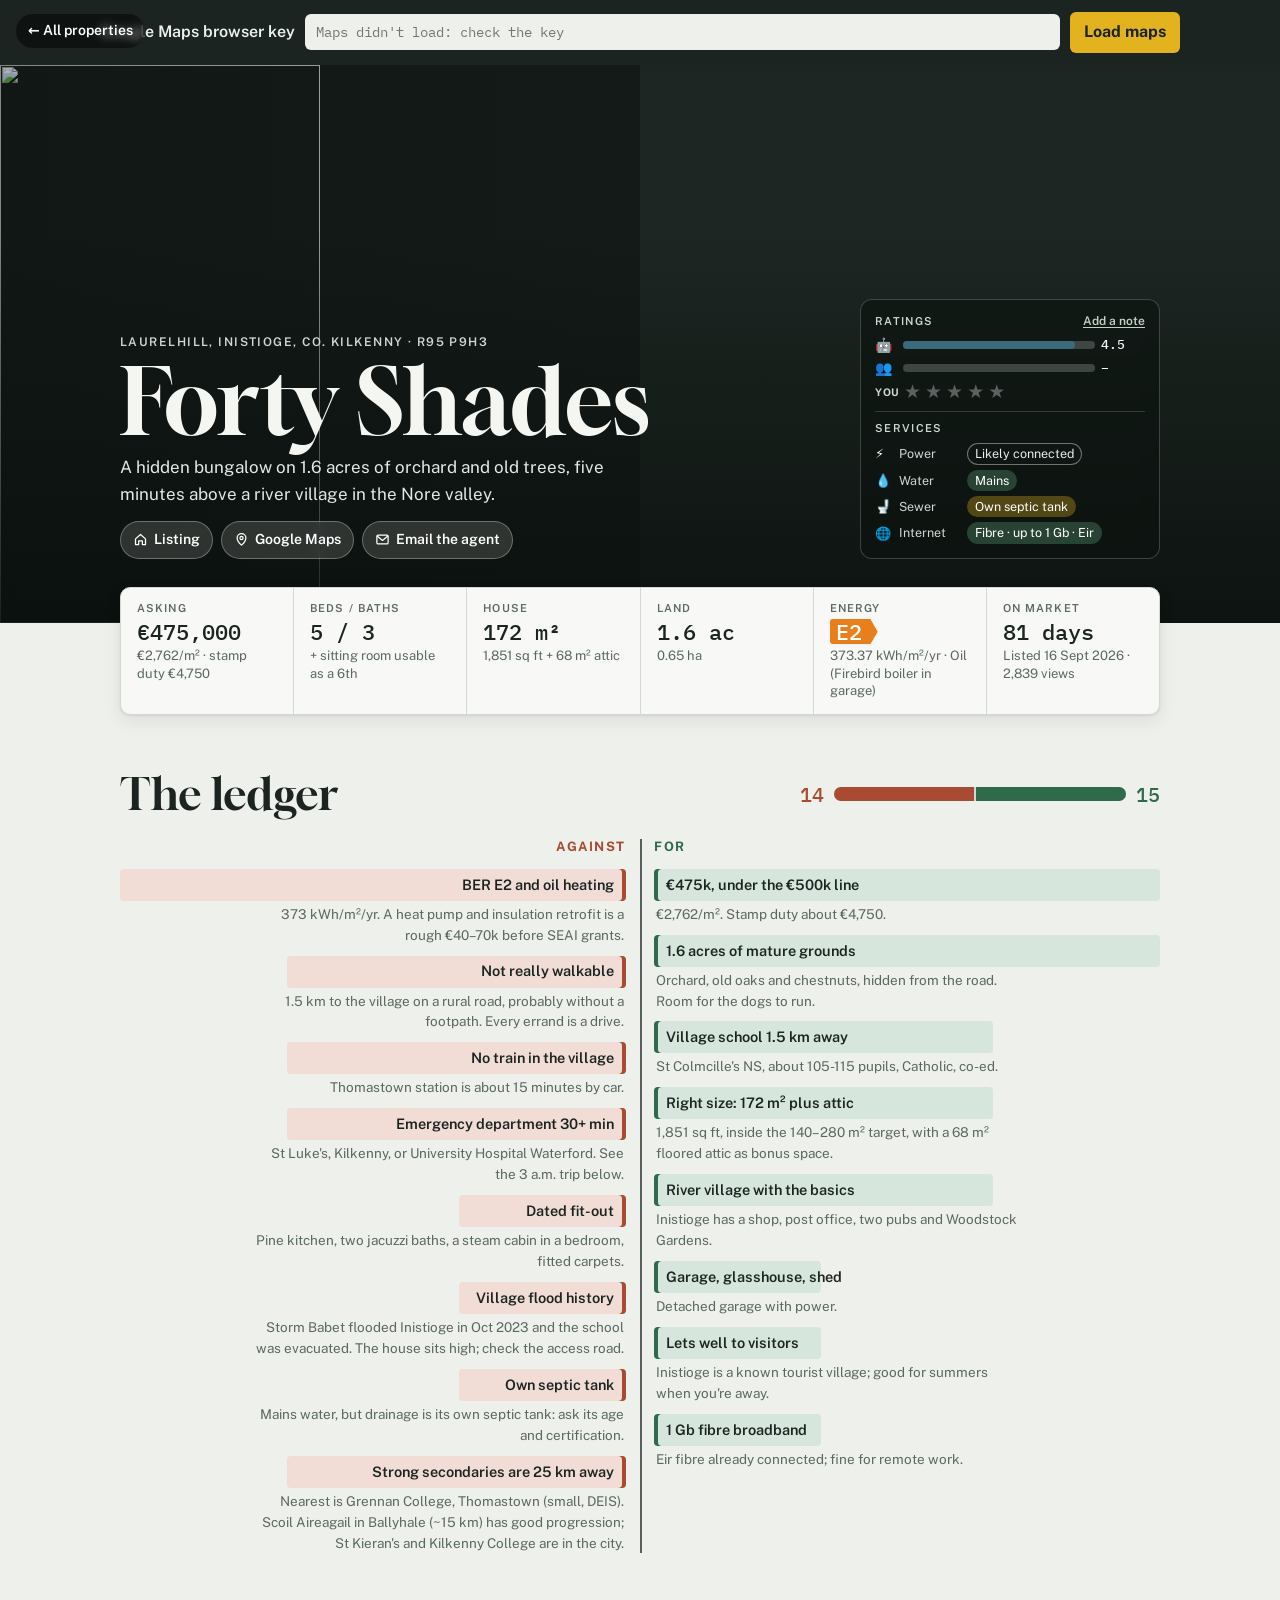
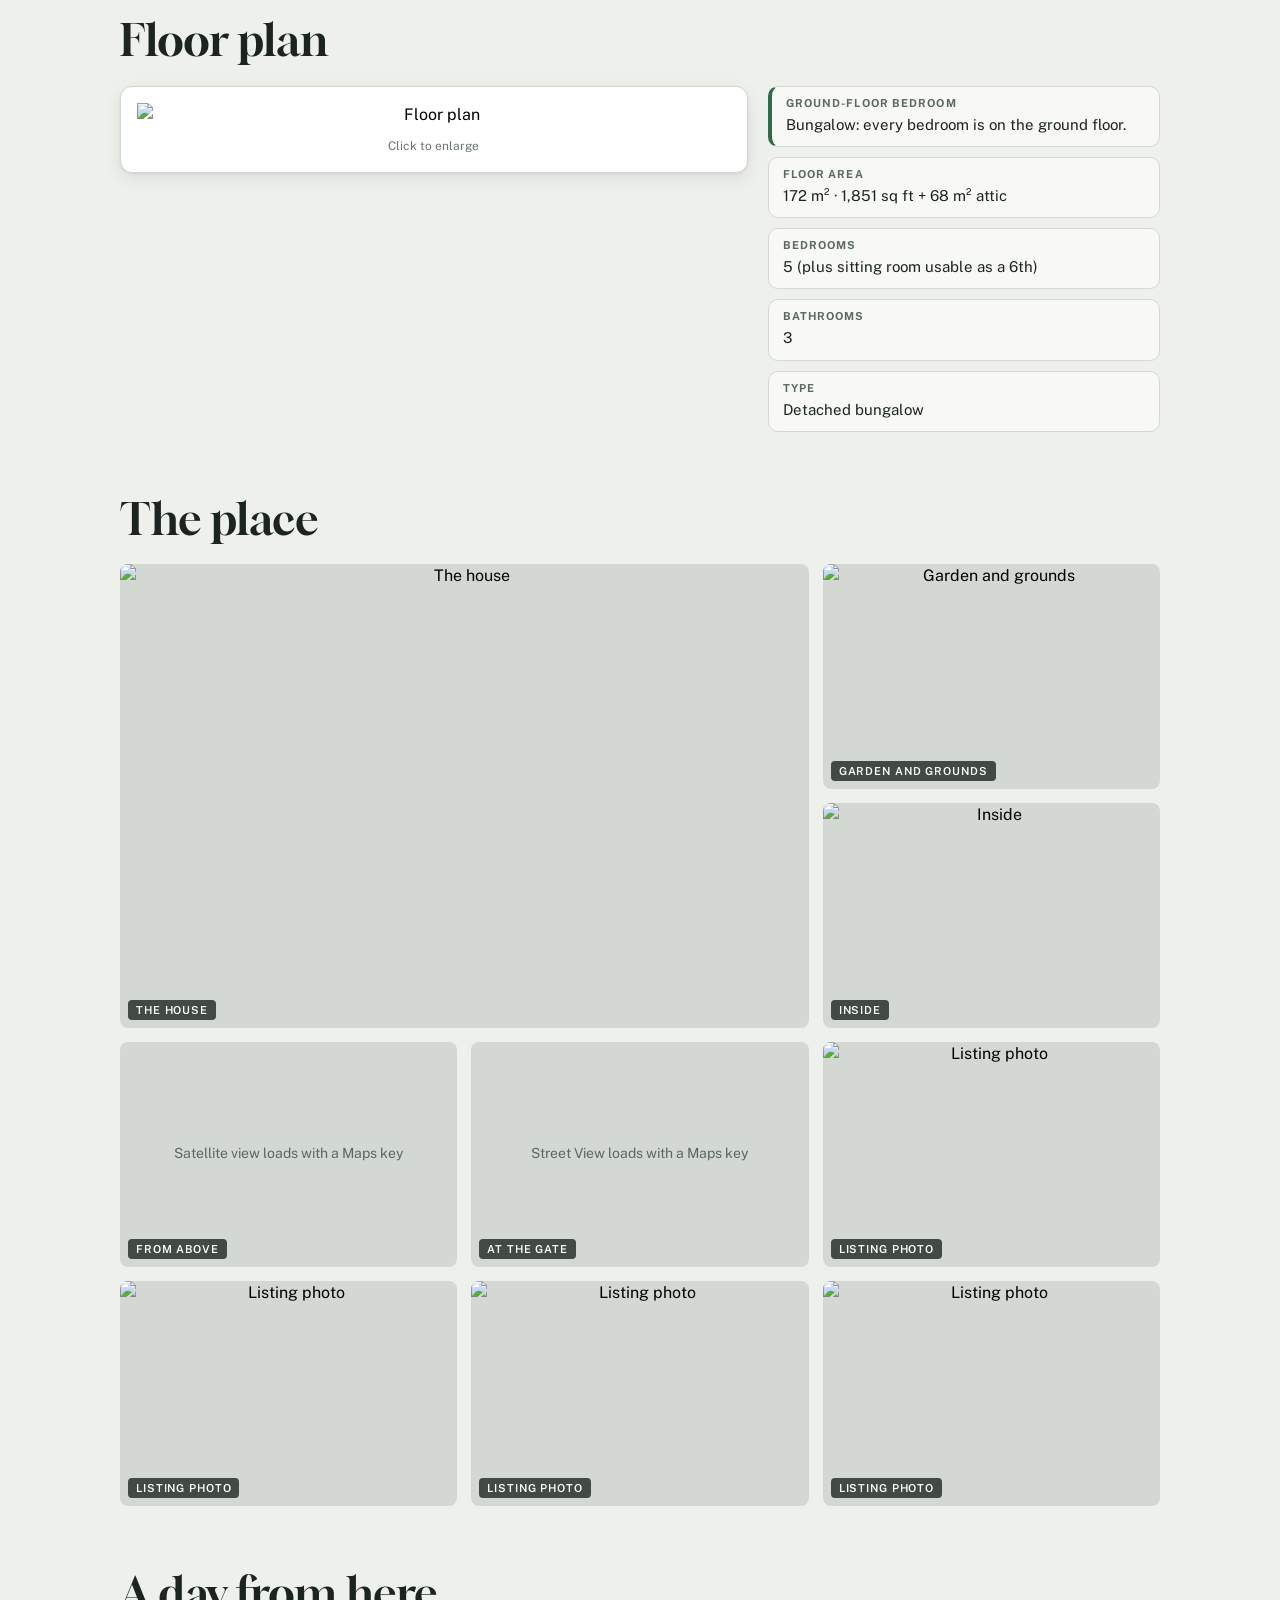
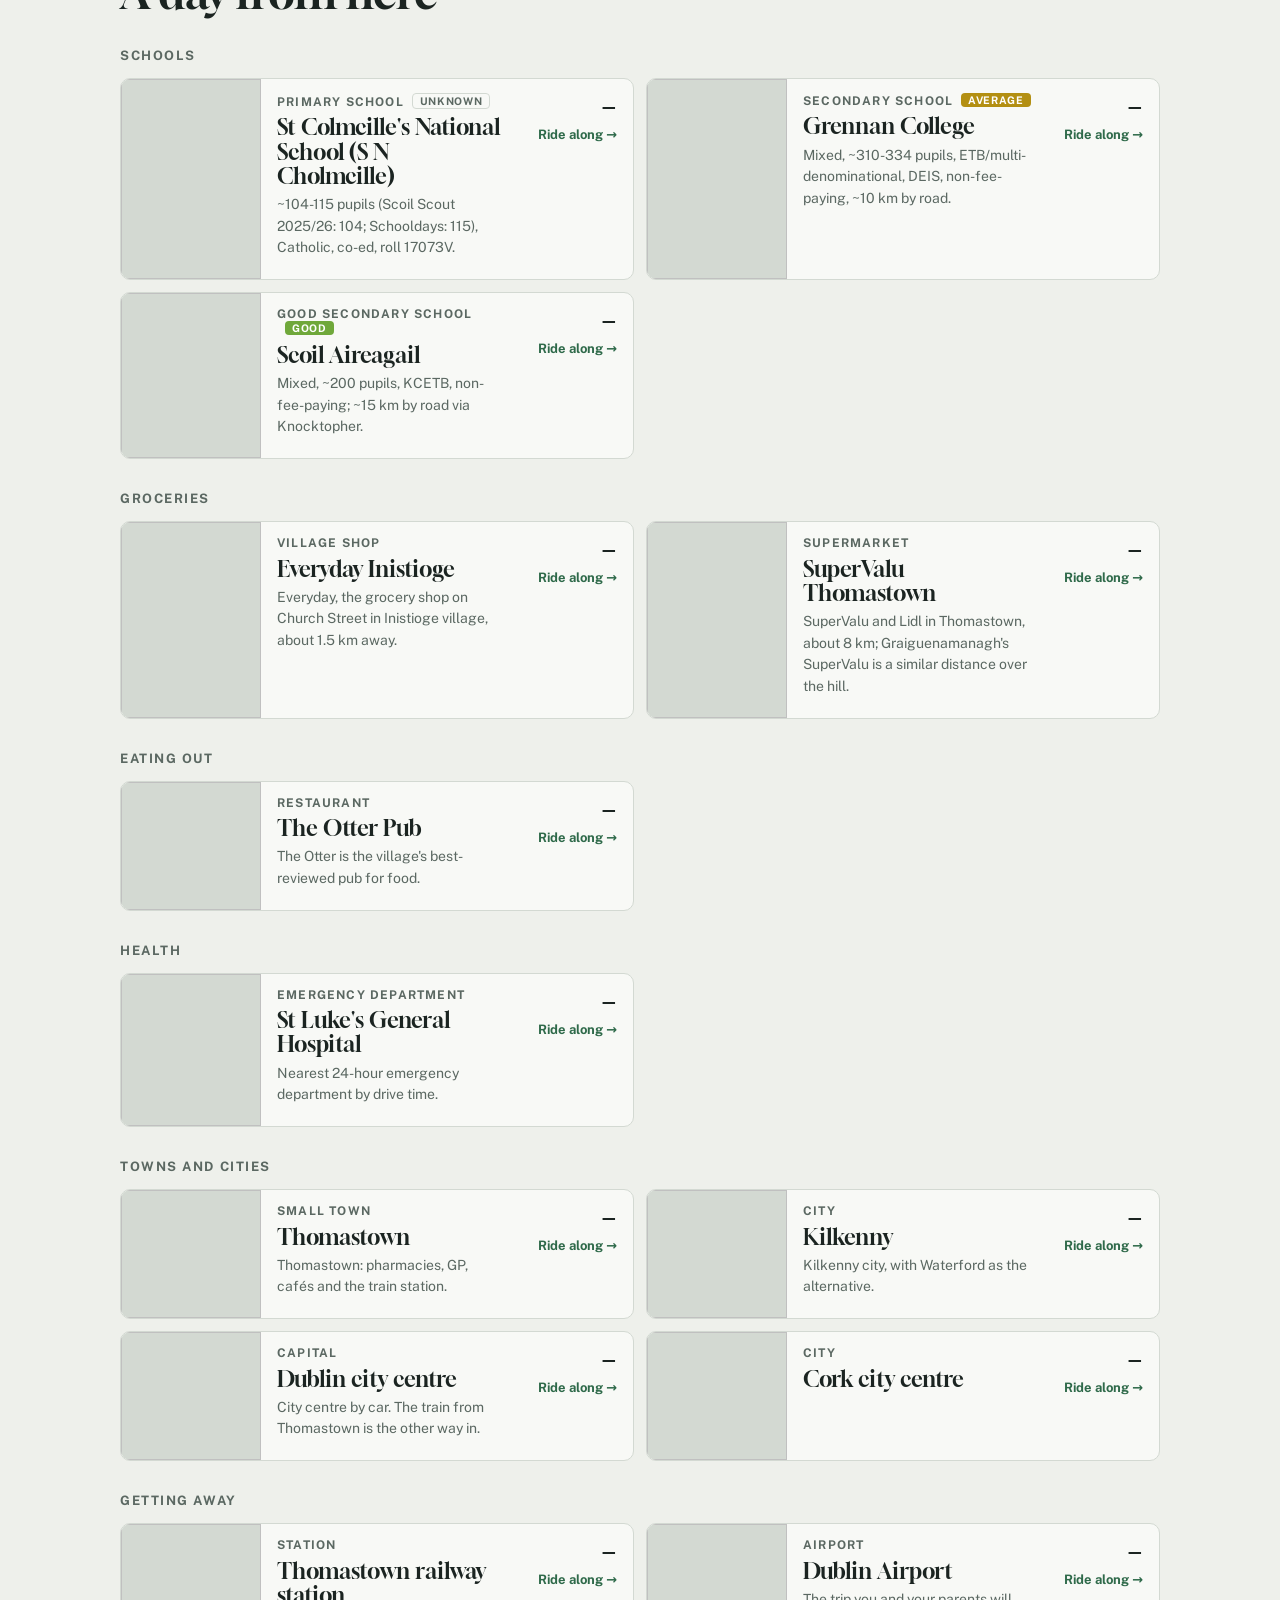
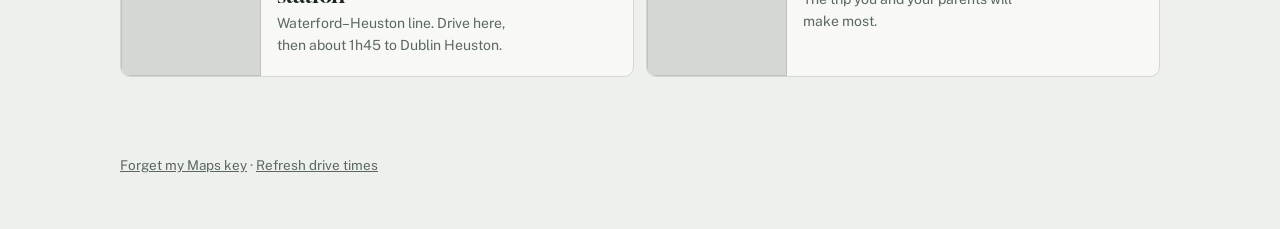
==== property.html @ 74d3bfd2 "NEW pin tag: use ::before so it doesn't replace the pin's pointer Co-Authored-By: Claude Opus 5.5 <n" ====
<!doctype html>
<html lang="en">
<head>
<meta charset="utf-8">
<meta name="viewport" content="width=device-width,initial-scale=1,viewport-fit=cover">
<title>House</title>
<meta name="robots" content="noindex,nofollow">
<link rel="icon" href="favicon.svg" type="image/svg+xml">
<link rel="manifest" href="manifest.webmanifest">
<link rel="apple-touch-icon" href="icon-192.png">
<link rel="preconnect" href="https://fonts.googleapis.com">
<link rel="preconnect" href="https://fonts.gstatic.com" crossorigin>
<link rel="stylesheet" href="https://fonts.googleapis.com/css2?family=Gloock&family=Public+Sans:ital,wght@0,400;0,500;0,600;0,700;1,400&family=IBM+Plex+Mono:wght@400;500&display=swap">
<link rel="stylesheet" href="style.css?v=20261005151516">
</head>
<body>

<div id="keybar" class="keybar" hidden>
  <form id="keyform" class="keybar-inner">
    <label for="keyinput">Google Maps browser key</label>
    <input id="keyinput" type="password" autocomplete="off" placeholder="AIza…" spellcheck="false">
    <button type="submit">Load maps</button>
  </form>
</div>

<a class="backlink" href="./">← All properties</a>
<header class="hero" id="hero">
  <img class="hero-img" id="heroimg" alt="">
  <div class="hero-map" id="heromap" aria-hidden="true"></div>
  <div class="hero-text">
    <div class="hero-main">
      <p class="eyebrow" id="addr"></p>
      <h1 id="name"></h1>
      <p class="tagline" id="tagline"></p>
      <div class="hero-links">
        <a id="listinglink" target="_blank" rel="noopener"><svg class="hl-ico" viewBox="0 0 24 24" aria-hidden="true"><path d="M4 11 12 4l8 7v9h-5v-6H9v6H4z"/></svg>Listing</a>
        <a id="gmapslink" target="_blank" rel="noopener"><svg class="hl-ico" viewBox="0 0 24 24" aria-hidden="true"><path d="M12 21s-7-6.2-7-11.5A7 7 0 0 1 19 9.5C19 14.8 12 21 12 21z"/><circle cx="12" cy="9.5" r="2.5"/></svg>Google Maps</a>
        <a id="maillink" href="#"><svg class="hl-ico" viewBox="0 0 24 24" aria-hidden="true"><rect x="3" y="5" width="18" height="14" rx="2"/><path d="m3.5 6.5 8.5 7 8.5-7"/></svg>Email the agent</a>
      </div>
    </div>
    <aside class="hero-panel" aria-label="Ratings and services">
      <section class="hp-sec">
        <div class="hp-head"><p class="hp-label">Ratings</p><button type="button" class="hp-link" id="hp-note">Add a note</button></div>
        <div id="hero-scores"></div>
      </section>
      <section class="hp-sec">
        <p class="hp-label">Services</p>
        <div id="hero-services" class="svc"></div>
      </section>
    </aside>
  </div>
</header>

<main class="wrap">

  <section class="stats" id="stats" aria-label="Key facts"></section>

  <section class="block" aria-labelledby="ledger-h">
    <div class="block-head ledger-head">
      <h2 id="ledger-h">The ledger</h2>
      <div class="balance" id="balance" aria-label="Weighted pros against cons"></div>
    </div>
    <div class="ledger" id="ledger"></div>
  </section>

  <section class="block" aria-labelledby="plan-h">
    <div class="block-head"><h2 id="plan-h">Floor plan</h2></div>
    <div class="plan" id="plan"></div>
  </section>

  <section class="block" aria-labelledby="gallery-h">
    <div class="block-head"><h2 id="gallery-h">The place</h2></div>
    <div class="slots" id="slots"></div>
  </section>

  <section class="block" aria-labelledby="day-h">
    <div class="block-head"><h2 id="day-h">A day from here</h2></div>
    <div id="trips"></div>
  </section>

</main>

<footer class="foot wrap">
  <p><button type="button" id="forgetkey" class="linkish">Forget my Maps key</button> · <button type="button" id="clearcache" class="linkish">Refresh drive times</button></p>
</footer>

<dialog id="maildlg" class="maildlg" aria-labelledby="md-title">
  <div class="md-head">
    <div>
      <p class="eyebrow">Email the agent</p>
      <h2 id="md-title"></h2>
    </div>
    <button type="button" class="pl-close" id="md-close" aria-label="Close">✕</button>
  </div>
  <div class="md-body">
    <dl class="md-agent" id="md-agent"></dl>
    <div class="md-field">
      <div class="md-label"><span>Subject</span><button type="button" class="md-copy" data-copy="md-subject">Copy</button></div>
      <input id="md-subject" readonly>
    </div>
    <div class="md-field">
      <div class="md-label"><span>Message</span><button type="button" class="md-copy" data-copy="md-text">Copy</button></div>
      <textarea id="md-text" rows="14"></textarea>
    </div>
    <div class="md-actions">
      <a class="md-btn md-primary" id="md-gmail" target="_blank" rel="noopener">Open in Gmail</a>
      <a class="md-btn" id="md-mailto">Open mail app</a>
      <a class="md-btn" id="md-listing" target="_blank" rel="noopener">Contact form on the listing</a>
    </div>
    <p class="md-hint">Edit the message here first if you like; the buttons send what's in the box.</p>
  </div>
</dialog>

<dialog id="lightbox" class="lightbox" aria-label="Photo">
  <button type="button" class="lb-close" id="lb-close" aria-label="Close">✕</button>
  <button type="button" class="lb-nav lb-prev" id="lb-prev" aria-label="Previous photo">‹</button>
  <figure><img id="lb-img" alt=""><figcaption id="lb-cap"></figcaption></figure>
  <button type="button" class="lb-nav lb-next" id="lb-next" aria-label="Next photo">›</button>
</dialog>

<dialog id="player" class="player" aria-labelledby="pl-title">
  <div class="pl-top">
    <div>
      <p class="eyebrow" id="pl-kind"></p>
      <h2 id="pl-title"></h2>
    </div>
    <button type="button" class="pl-close" id="pl-close" aria-label="Close">✕</button>
  </div>

  <div class="pl-body">
    <div class="pl-stage" id="pl-stage">
      <img id="pl-a" alt="" class="frame on">
      <img id="pl-b" alt="" class="frame">
      <div class="pl-gap" id="pl-gap" hidden>No Street View on this stretch</div>
      <div class="pl-buffer" id="pl-buffer" hidden></div>
      <div class="pl-hud">
        <span class="hud-clock" id="pl-clock">0:00</span>
        <span class="roadsign" id="pl-sign"><b id="pl-signname"></b><i id="pl-signkm"></i></span>
      </div>
      <div class="pl-arrive" id="pl-arrive" hidden>
        <img id="pl-destimg" alt="">
        <div>
          <p class="eyebrow">Arrived</p>
          <p class="arrive-name" id="pl-destname"></p>
          <p class="arrive-meta" id="pl-destmeta"></p>
          <p class="credit" id="pl-destcredit"></p>
        </div>
      </div>
      <div class="pl-loading" id="pl-loading">Plotting the route…</div>
    </div>

    <aside class="pl-side">
      <div id="pl-map" class="pl-map"></div>
      <dl class="pl-readout">
        <div><dt>Trip</dt><dd id="pl-elapsed">–</dd></div>
        <div><dt>To go</dt><dd id="pl-left">–</dd></div>
        <div><dt>Distance</dt><dd id="pl-dist">–</dd></div>
      </dl>
      <p class="pl-note" id="pl-note"></p>
    </aside>
  </div>

  <div class="pl-controls">
    <button type="button" id="pl-play" class="playbtn" aria-label="Play">▶</button>
    <input type="range" id="pl-scrub" min="0" max="1000" value="0" aria-label="Position along the trip">
    <div class="dial" id="pl-dial" role="radiogroup" aria-label="Playback speed"></div>
  </div>
</dialog>

<script src="config.js?v=20261005151516"></script>
<script src="ratings.js?v=20261005151516"></script>
<script src="app.js?v=20261005151516"></script>
</body>
</html>
---- style.css ----
/* Layout: one reading column; hero photo; Irish-road-sign trip cards on a timeline rail. */
:root {
  --river: #3b6a7a;
  --bg: #eef0eb;          /* limestone */
  --panel: #f8f9f6;
  --ink: #1b2421;
  --muted: #5b6862;
  --line: #d3d9d2;
  --moss: #2f6a4a;        /* pros, national-road green */
  --moss-soft: #d6e6dc;
  --rust: #a94a32;        /* cons */
  --rust-soft: #f1ddd5;
  --gorse: #e3b21f;       /* route numbers, highlights */
  --sign: #0b6b3a;        /* Irish N-road sign green */
  --sign-ink: #ffffff;
  --shadow: 0 1px 2px rgba(20,30,25,.08), 0 6px 18px rgba(20,30,25,.08);
  --f-display: "Gloock", "Georgia", serif;
  --f-body: "Public Sans", system-ui, -apple-system, "Segoe UI", sans-serif;
  --f-mono: "IBM Plex Mono", ui-monospace, "SFMono-Regular", Menlo, monospace;
  color-scheme: light;
}
@media (prefers-color-scheme: dark) {
  :root:not([data-theme="light"]) {
    --bg: #121715; --panel: #1a211e; --ink: #e6ebe7; --muted: #9aa8a1; --line: #2c3632;
    --moss: #6fbf8e; --moss-soft: #1f3a2b; --rust: #e0866b; --rust-soft: #3d241c;
    --gorse: #f0c443; --sign: #0e7a43; --sign-ink: #ffffff;
    --shadow: 0 1px 2px rgba(0,0,0,.4), 0 6px 18px rgba(0,0,0,.35);
    color-scheme: dark;
  }
}
:root[data-theme="dark"] {
  --bg: #121715; --panel: #1a211e; --ink: #e6ebe7; --muted: #9aa8a1; --line: #2c3632;
  --moss: #6fbf8e; --moss-soft: #1f3a2b; --rust: #e0866b; --rust-soft: #3d241c;
  --gorse: #f0c443; --sign: #0e7a43; --sign-ink: #ffffff;
  --shadow: 0 1px 2px rgba(0,0,0,.4), 0 6px 18px rgba(0,0,0,.35);
  color-scheme: dark;
}

* { box-sizing: border-box; }
[hidden] { display: none !important; }
html, body { margin: 0; }
body {
  background: var(--bg); color: var(--ink);
  font: 16px/1.55 var(--f-body);
  padding-bottom: env(safe-area-inset-bottom, 0px);
}
img { max-width: 100%; display: block; }
a { color: inherit; }
h1, h2, h3 { font-family: var(--f-display); font-weight: 400; text-wrap: balance; margin: 0; }
.wrap { max-width: 1080px; margin: 0 auto; padding-inline: 20px; }
.eyebrow { font: 600 12px/1.2 var(--f-body); letter-spacing: .12em; text-transform: uppercase; color: var(--muted); margin: 0; }
.sub { color: var(--muted); margin: 6px 0 0; max-width: 62ch; }
button { font: inherit; cursor: pointer; }
:focus-visible { outline: 3px solid var(--gorse); outline-offset: 2px; }

/* key bar */
.keybar { background: var(--ink); color: var(--bg); padding: 12px 20px; padding-top: calc(12px + env(safe-area-inset-top, 0px)); }
.keybar-inner { max-width: 1080px; margin: 0 auto; display: flex; flex-wrap: wrap; gap: 10px; align-items: center; }
.keybar label { font-weight: 600; }
.keybar input { flex: 1 1 240px; min-width: 0; padding: 8px 10px; border-radius: 6px; border: 1px solid transparent; font: 14px var(--f-mono); background: var(--bg); color: var(--ink); }
.keybar button { padding: 8px 14px; border-radius: 6px; border: 0; background: var(--gorse); color: #1b2421; font-weight: 700; }
.keybar-hint { font-size: 13px; opacity: .75; }

/* hero */
.hero { position: relative; min-height: 340px; max-height: 620px; height: 62vh; overflow: hidden; background: #141a17; }
.hero-img { width: 100%; height: 100%; object-fit: cover; opacity: .9; }
.hero::after { content: ""; position: absolute; inset: 0; background: linear-gradient(180deg, rgba(10,16,13,0) 35%, rgba(10,16,13,.82) 100%); }
.hero-text { position: absolute; z-index: 1; left: 0; right: 0; bottom: 0; max-width: 1080px; margin: 0 auto; padding: 0 20px 64px; color: #f4f6f2; }
.hero-text .eyebrow { color: #cfd8d2; }
.hero h1 { font-size: clamp(44px, 8vw, 92px); line-height: .95; margin: 8px 0 10px; }
.tagline { max-width: 52ch; margin: 0 0 14px; font-size: 17px; color: #e3e9e5; }
.hero-links { display: flex; flex-wrap: wrap; gap: 8px; }
.hero-links a { text-decoration: none; font-weight: 600; font-size: 14px; padding: 7px 12px; border-radius: 999px; background: rgba(255,255,255,.14); border: 1px solid rgba(255,255,255,.3); color: #fff; backdrop-filter: blur(4px); }
.hero-links a:hover { background: rgba(255,255,255,.26); }

/* stats */
.stats { display: grid; grid-template-columns: repeat(auto-fit, minmax(150px, 1fr)); gap: 1px; background: var(--line); border: 1px solid var(--line); border-radius: 10px; overflow: hidden; margin: -36px 0 0; position: relative; z-index: 2; box-shadow: var(--shadow); }
.stat { background: var(--panel); padding: 14px 16px; min-width: 0; margin: 0; }
.stat dt { font: 600 11px/1.2 var(--f-body); letter-spacing: .1em; text-transform: uppercase; color: var(--muted); }
.stat dd { margin: 4px 0 0; font: 500 22px/1.15 var(--f-mono); font-variant-numeric: tabular-nums; }
.stat .usd { color: var(--ink); font-family: var(--f-mono); font-size: 14px; }
.stat .usd:empty { display: none; }
.stat small { display: block; font: 13px/1.35 var(--f-body); color: var(--muted); margin-top: 3px; }
.ber { display: inline-block; padding: 0 8px 0 6px; color: #fff; border-radius: 3px 0 0 3px; clip-path: polygon(0 0, 85% 0, 100% 50%, 85% 100%, 0 100%); padding-right: 16px; background: #e97f1c; }

/* blocks */
.block { padding-block: 56px 8px; }
.block-head { margin-bottom: 22px; }
.block h2 { font-size: clamp(30px, 4.4vw, 44px); line-height: 1.05; }

/* ledger: diverging weighted bars */
.ledger { display: grid; grid-template-columns: 1fr 1fr; gap: 0 28px; position: relative; }
.ledger::before { content: ""; position: absolute; left: 50%; top: 0; bottom: 0; width: 2px; background: var(--ink); opacity: .7; }
.l-col { display: flex; flex-direction: column; gap: 10px; min-width: 0; }
.l-col h3 { font: 700 13px/1.2 var(--f-body); letter-spacing: .12em; text-transform: uppercase; margin-bottom: 4px; }
.l-cons h3 { text-align: right; color: var(--rust); }
.l-pros h3 { color: var(--moss); }
.l-item { min-width: 0; }
.l-bar { position: relative; width: 100%; min-height: 32px; display: flex; align-items: center; padding: 5px 12px; font-weight: 600; font-size: 14.5px; line-height: 1.25; }
.l-bar::before { content: ""; position: absolute; top: 0; bottom: 0; width: var(--w); border-radius: 4px; }
.l-bar span { position: relative; }
.l-cons .l-item { display: flex; flex-direction: column; align-items: flex-end; text-align: right; }
.l-pros .l-bar::before { left: 0; background: var(--moss-soft); box-shadow: inset 4px 0 0 var(--moss); }
.l-cons .l-bar { justify-content: flex-end; }
.l-cons .l-bar::before { right: 0; background: var(--rust-soft); box-shadow: inset -4px 0 0 var(--rust); }
.l-detail { font-size: 13.5px; color: var(--muted); margin: 3px 2px 0; max-width: 46ch; }
.ledger-score { margin: 22px 0 0; font-size: 15px; color: var(--muted); }
.ledger-score b { color: var(--ink); font-family: var(--f-mono); font-weight: 500; }
@media (max-width: 680px) {
  .ledger { grid-template-columns: 1fr; gap: 26px; }
  .ledger::before { display: none; }
  .l-cons h3 { text-align: left; }
  .l-cons .l-item { align-items: flex-start; text-align: left; }
  .l-cons .l-bar { justify-content: flex-start; }
  .l-cons .l-bar::before { right: auto; left: 0; box-shadow: inset 4px 0 0 var(--rust); }
}

/* gallery */
.gallery { display: grid; grid-template-columns: repeat(6, minmax(0, 1fr)); gap: 12px; }
.gallery > *, .g-photos > * { min-width: 0; }
.g-photos { grid-column: 1 / -1; display: grid; grid-template-columns: minmax(0,2fr) repeat(3, minmax(0,1fr)); gap: 12px; min-width: 0; }
.g-photos img { width: 100%; aspect-ratio: 3 / 2; object-fit: cover; border-radius: 8px; background: var(--line); }
.g-photos img:first-child { grid-row: span 1; }
.g-map { grid-column: span 3; margin: 0; }
.g-pano { grid-column: span 3; margin: 0; }
figcaption { font-size: 13px; color: var(--muted); margin-top: 6px; }
.mapbox { width: 100%; aspect-ratio: 4 / 3; border-radius: 8px; background: var(--line); overflow: hidden; max-width: 100%; }
.needs-key { display: grid; place-items: center; color: var(--muted); font-size: 14px; text-align: center; padding: 16px; }
@media (max-width: 760px) {
  .g-photos { grid-template-columns: repeat(2, minmax(0, 1fr)); }
  .g-photos img:first-child { grid-column: 1 / -1; }
  .g-map, .g-pano { grid-column: 1 / -1; }
}

/* timeline */
.group-h { font-family: var(--f-body); font-weight: 700; font-size: 13px; letter-spacing: .12em; text-transform: uppercase; color: var(--muted); margin: 30px 0 12px; }
.timeline { list-style: none; margin: 0; padding: 0; display: grid; grid-template-columns: repeat(auto-fill, minmax(min(100%, 480px), 1fr)); gap: 12px; }
.trip { display: block; }
.trip-time { font: 500 18px/1 var(--f-mono); font-variant-numeric: tabular-nums; padding-top: 18px; text-align: right; position: relative; }
.trip-time small { display: block; font: 600 11px/1.3 var(--f-body); letter-spacing: .08em; text-transform: uppercase; color: var(--muted); margin-top: 4px; }
.trip-card { height: 100%; display: grid; grid-template-columns: 140px minmax(0, 1fr) auto; gap: 0; background: var(--panel); border: 1px solid var(--line); border-radius: 10px; overflow: hidden; text-align: left; padding: 0; color: inherit; width: 100%; min-width: 0; transition: transform .15s ease, box-shadow .15s ease; }
.trip-card:hover { transform: translateY(-1px); box-shadow: var(--shadow); }
.trip-photo { width: 100%; height: 100%; min-height: 112px; object-fit: cover; background: var(--line); }
.trip-main { padding: 14px 16px; min-width: 0; display: flex; flex-direction: column; gap: 6px; }
.trip-label { font: 700 12px/1.2 var(--f-body); letter-spacing: .1em; text-transform: uppercase; color: var(--muted); }
.trip-dest { font-family: var(--f-display); font-size: 22px; line-height: 1.1; overflow-wrap: anywhere; }
.trip-note { font-size: 14px; color: var(--muted); margin: 0; }
.trip-alt { font-size: 13px; color: var(--muted); margin: 0; }
.trip-go { display: flex; flex-direction: column; justify-content: center; align-items: flex-end; gap: 8px; padding: 14px 16px; }
.mins { font: 500 26px/1 var(--f-mono); font-variant-numeric: tabular-nums; white-space: nowrap; }
.mins small { font: 600 12px var(--f-body); color: var(--muted); margin-left: 3px; }
.ride { font: 700 13px var(--f-body); color: var(--moss); white-space: nowrap; }
@media (max-width: 680px) {
  .trip-card { grid-template-columns: 110px 1fr; }
  .trip-go { grid-column: 1 / -1; flex-direction: row; justify-content: space-between; align-items: center; border-top: 1px solid var(--line); padding: 10px 16px; }
}

/* Irish road sign chip: green national sign, white text, distance in km */
.roadsign { display: inline-flex; align-items: center; gap: 10px; background: var(--sign); color: var(--sign-ink); border: 2px solid var(--sign-ink); outline: 2px solid var(--sign); border-radius: 5px; padding: 4px 10px; font: 600 14px/1.2 var(--f-body); max-width: 100%; align-self: flex-start; }
.roadsign b { font-weight: 600; overflow: hidden; text-overflow: ellipsis; white-space: nowrap; min-width: 0; }
.roadsign i { font-style: normal; font-family: var(--f-mono); color: var(--gorse); white-space: nowrap; }

.foot { padding-block: 56px 40px; color: var(--muted); font-size: 13.5px; }
.linkish { background: none; border: 0; padding: 0; color: var(--muted); text-decoration: underline; font-size: 13.5px; }

/* player */
.player { width: min(1180px, 100vw - 24px); max-height: calc(100vh - 24px); border: 0; border-radius: 14px; padding: 0; background: var(--panel); color: var(--ink); box-shadow: 0 20px 60px rgba(0,0,0,.45); overflow: auto; }
.player::backdrop { background: rgba(8,12,10,.72); }
.pl-top { display: flex; justify-content: space-between; align-items: flex-start; gap: 12px; padding: 16px 20px 12px; }
.pl-top h2 { font-size: clamp(22px, 3vw, 32px); line-height: 1.1; margin-top: 4px; }
.pl-close { border: 1px solid var(--line); background: var(--bg); color: var(--ink); border-radius: 999px; width: 38px; height: 38px; flex: none; }
.pl-body { display: grid; grid-template-columns: minmax(0, 1fr) 300px; gap: 16px; padding: 0 20px; }
.pl-stage { position: relative; aspect-ratio: 16 / 9; background: #0d1210; border-radius: 10px; overflow: hidden; max-width: 100%; }
.frame { position: absolute; inset: 0; width: 100%; height: 100%; object-fit: cover; opacity: 0; transition: opacity .14s linear; }
.frame.on { opacity: 1; }
.pl-gap { position: absolute; inset: auto 12px 56px 12px; text-align: center; color: #fff; background: rgba(0,0,0,.55); padding: 6px 10px; border-radius: 6px; font-size: 13px; }
.pl-buffer { position: absolute; left: 12px; bottom: 12px; color: #fff; background: rgba(0,0,0,.6); padding: 5px 10px; border-radius: 6px; font: 500 12.5px var(--f-mono); font-variant-numeric: tabular-nums; }
.pl-hud { position: absolute; left: 12px; right: 12px; top: 12px; display: flex; justify-content: space-between; align-items: flex-start; gap: 10px; pointer-events: none; }
.hud-clock { font: 500 20px/1 var(--f-mono); color: #fff; background: rgba(0,0,0,.55); padding: 7px 10px; border-radius: 6px; font-variant-numeric: tabular-nums; }
.pl-hud .roadsign { --sign-ink: #fff; }
.pl-arrive { position: absolute; inset: 0; display: grid; grid-template-columns: 1.2fr 1fr; background: rgba(10,14,12,.92); color: #f2f5f3; }
.pl-arrive img { width: 100%; height: 100%; object-fit: cover; }
.pl-arrive > div { padding: 22px; display: flex; flex-direction: column; justify-content: flex-end; gap: 6px; min-width: 0; }
.pl-arrive .eyebrow { color: #b9c6bf; }
.arrive-name { font-family: var(--f-display); font-size: clamp(22px, 3vw, 34px); line-height: 1.05; margin: 0; }
.arrive-meta { margin: 0; color: #d4ddd8; }
.credit { font-size: 11.5px; color: #9fb0a8; margin: 6px 0 0; }
.credit a { color: inherit; }
.pl-loading { position: absolute; inset: 0; display: grid; place-items: center; color: #dfe7e2; font-size: 15px; background: #0d1210; }
.pl-side { display: flex; flex-direction: column; gap: 12px; min-width: 0; }
.pl-map { width: 100%; aspect-ratio: 1 / 1; border-radius: 10px; background: var(--line); overflow: hidden; }
.pl-readout { display: grid; grid-template-columns: repeat(3, 1fr); gap: 8px; margin: 0; }
.pl-readout div { background: var(--bg); border-radius: 8px; padding: 8px 10px; }
.pl-readout dt { font: 600 10.5px var(--f-body); letter-spacing: .1em; text-transform: uppercase; color: var(--muted); }
.pl-readout dd { margin: 2px 0 0; font: 500 16px var(--f-mono); font-variant-numeric: tabular-nums; }
.pl-note { font-size: 13.5px; color: var(--muted); margin: 0; }
.pl-controls { display: grid; grid-template-columns: auto minmax(0, 1fr) auto; gap: 16px; align-items: center; padding: 16px 20px 20px; }
.playbtn { width: 52px; height: 52px; border-radius: 50%; border: 0; background: var(--sign); color: #fff; font-size: 20px; }
#pl-scrub { width: 100%; accent-color: var(--sign); }
@media (max-width: 820px) {
  .pl-body { grid-template-columns: 1fr; }
  .pl-map { aspect-ratio: 16 / 9; }
  .pl-controls { grid-template-columns: auto minmax(0, 1fr); }
  .dial { grid-column: 1 / -1; justify-self: center; }
  .pl-arrive { grid-template-columns: 1fr; grid-template-rows: 1fr auto; }
}

/* speed dial: a speedometer arc with detents */
.dial { position: relative; width: 210px; height: 118px; }
.dial svg { position: absolute; inset: 0; width: 100%; height: 100%; overflow: visible; }
.dial .arc { fill: none; stroke: var(--line); stroke-width: 10; stroke-linecap: round; }
.dial .arc-on { fill: none; stroke: var(--sign); stroke-width: 10; stroke-linecap: round; transition: stroke-dashoffset .25s ease; }
.dial .needle { stroke: var(--ink); stroke-width: 3; stroke-linecap: round; transition: transform .25s ease; transform-origin: 105px 100px; }
.dial .hub { fill: var(--ink); }
.dial button { position: absolute; transform: translate(-50%, -50%); border: 0; background: none; color: var(--muted); font: 600 12px var(--f-mono); padding: 4px; border-radius: 4px; }
.dial button[aria-checked="true"] { color: var(--ink); background: var(--gorse); color: #1b2421; }
.dial.locked { opacity: .45; }
.dial button:disabled { cursor: not-allowed; }
.dial .dial-label { position: absolute; left: 0; right: 0; bottom: -2px; text-align: center; font: 600 10.5px var(--f-body); letter-spacing: .1em; text-transform: uppercase; color: var(--muted); }

@media (prefers-reduced-motion: reduce) {
  * { transition: none !important; }
}

/* back link on property pages */
.backlink { position: absolute; z-index: 3; top: calc(14px + env(safe-area-inset-top, 0px)); left: 16px; text-decoration: none; font-weight: 600; font-size: 14px; color: #fff; background: rgba(0,0,0,.45); padding: 6px 12px; border-radius: 999px; backdrop-filter: blur(4px); }
.backlink:hover { background: rgba(0,0,0,.65); }

/* index: the shortlist */
.idx-head { padding-block: 40px 18px; }
.idx-head h1 { font-size: clamp(40px, 7vw, 72px); line-height: 1; margin: 8px 0 6px; }
.idx-tools { display: flex; flex-wrap: wrap; gap: 12px; align-items: center; justify-content: space-between; margin-top: 18px; }
.seg { display: inline-flex; background: var(--panel); border: 1px solid var(--line); border-radius: 999px; padding: 3px; }
.seg button { border: 0; background: none; color: var(--muted); padding: 7px 14px; border-radius: 999px; font-weight: 600; font-size: 14px; }
.seg button[aria-selected="true"] { background: var(--sign); color: #fff; }
.sortby { display: inline-flex; gap: 8px; align-items: center; font-size: 14px; color: var(--muted); font-weight: 600; }
.sortby select { font: inherit; color: var(--ink); background: var(--panel); border: 1px solid var(--line); border-radius: 6px; padding: 6px 8px; }
.idx-main { display: grid; grid-template-columns: minmax(0, 1.15fr) minmax(0, 1fr); gap: 20px; align-items: start; padding-bottom: 20px; }
.idx-map { position: sticky; top: calc(16px + env(safe-area-inset-top, 0px)); min-width: 0; }
.idx-map .mapbox { aspect-ratio: auto; height: calc(100vh - 140px); min-height: 380px; border: 1px solid var(--line); }
.idx-main[data-view="map"] { grid-template-columns: 1fr; }
.idx-main[data-view="map"] .idx-list { display: none; }
.idx-main[data-view="list"] { grid-template-columns: 1fr; }
.idx-main[data-view="list"] .idx-map { display: none; }
.idx-main[data-view="list"] .idx-list { grid-template-columns: repeat(auto-fill, minmax(min(100%, 460px), 1fr)); }
.idx-list { list-style: none; margin: 0; padding: 0; display: grid; gap: 14px; min-width: 0; }
.ic { position: relative; display: grid; grid-template-columns: 170px minmax(0, 1fr); background: var(--panel); border: 1px solid var(--line); border-radius: 10px; overflow: visible; transition: box-shadow .15s ease, border-color .15s ease; }
.ic.hot { border-color: var(--gorse); box-shadow: var(--shadow); }
.ic-photo { border-radius: 9px 0 0 9px; overflow: hidden; }
.ic:has(.scores:hover), .ic:has(.scores:focus) { z-index: 5; }
.ic-photo img { width: 100%; height: 100%; min-height: 170px; object-fit: cover; background: var(--line); }
.ic-body { padding: 14px 16px; display: flex; flex-direction: column; gap: 4px; min-width: 0; }
.ic-top { display: flex; justify-content: space-between; align-items: center; gap: 8px; }
.status { font: 700 11px/1 var(--f-body); letter-spacing: .1em; text-transform: uppercase; padding: 5px 8px; border-radius: 4px; background: var(--line); color: var(--ink); }
.st-front-runner { background: var(--gorse); color: #1b2421; }
.st-strong-contender { background: var(--moss); color: #fff; }
.st-considering { background: var(--moss-soft); color: var(--ink); }
.st-long-shot { background: transparent; color: var(--muted); box-shadow: inset 0 0 0 1px var(--line); }
.st-sale-agreed, .st-sold { background: var(--rust-soft); color: var(--ink); }
.st-rejected, .st-passed { background: var(--line); color: var(--muted); }
.ic-score { font: 500 15px var(--f-mono); color: var(--moss); }
.ic-name { font-family: var(--f-display); font-size: 26px; line-height: 1.05; text-decoration: none; margin-top: 4px; overflow-wrap: anywhere; }
.ic-name:hover { text-decoration: underline; }
.ic-area { margin: 0; color: var(--muted); font-size: 14px; }
.ic-price { font: 500 20px var(--f-mono); font-variant-numeric: tabular-nums; margin-top: 4px; }
.ic-price small { font-size: 14px; color: var(--muted); }
.ic-facts { margin: 0; font: 14px var(--f-mono); color: var(--ink); }
.ic-tag { margin: 4px 0 0; font-size: 14px; color: var(--muted); display: -webkit-box; -webkit-line-clamp: 3; -webkit-box-orient: vertical; overflow: hidden; }
@media (max-width: 860px) { .ic-tag { -webkit-line-clamp: 2; } .ic-name { font-size: 22px; } }
.ic-links { display: flex; gap: 14px; margin-top: 8px; font-weight: 700; font-size: 14px; }
.ic-links a { color: var(--moss); text-decoration: none; }
.ic-links a:hover { text-decoration: underline; }
@media (max-width: 860px) {
  .idx-main, .idx-main[data-view="split"] { grid-template-columns: 1fr; }
  .idx-map { position: static; }
  .idx-map .mapbox { height: 56vh; min-height: 300px; }
  .ic { grid-template-columns: 120px minmax(0, 1fr); }
}

/* ledger balance bar */
.ledger-head { display: flex; flex-wrap: wrap; align-items: center; justify-content: space-between; gap: 12px 24px; }
.balance { display: flex; align-items: center; gap: 10px; flex: 0 1 360px; min-width: 220px; }
.bal-bar { display: flex; flex: 1; height: 14px; border-radius: 999px; overflow: hidden; gap: 2px; background: var(--line); }
.bal-bar i { display: block; height: 100%; }
.bal-c { background: var(--rust); }
.bal-p { background: var(--moss); }
.bal-n { font: 500 20px var(--f-mono); font-variant-numeric: tabular-nums; }
.bal-against { color: var(--rust); }
.bal-for { color: var(--moss); }

/* gallery slots */
.slots { display: grid; grid-template-columns: repeat(3, minmax(0, 1fr)); gap: 14px; }
.slot { margin: 0; min-width: 0; position: relative; }
.slot-facade { grid-column: span 2; grid-row: span 2; }
.slot-img { padding: 0; border: 0; background: var(--line); border-radius: 8px; overflow: hidden; display: block; width: 100%; aspect-ratio: 3 / 2; cursor: zoom-in; }
.slot-facade .slot-img { aspect-ratio: auto; height: 100%; }
.slot-img img { width: 100%; height: 100%; object-fit: cover; transition: transform .25s ease; }
.slot-img:hover img { transform: scale(1.03); }
.slot-floorplan .slot-img img { object-fit: contain; background: #fff; }
.slot .mapbox { aspect-ratio: 3 / 2; }
.slot figcaption { position: absolute; left: 8px; bottom: 8px; z-index: 1; margin: 0; padding: 4px 8px; border-radius: 4px; background: rgba(12,18,15,.72); color: #fff; font: 600 11px var(--f-body); letter-spacing: .08em; text-transform: uppercase; pointer-events: none; max-width: calc(100% - 16px); }
@media (max-width: 760px) {
  .slots { grid-template-columns: repeat(2, minmax(0, 1fr)); }
  .slot-facade { grid-column: 1 / -1; grid-row: auto; }
  .slot-facade .slot-img { aspect-ratio: 3 / 2; }
  .slot-map { grid-column: 1 / -1; }
}

/* lightbox */
.lightbox { border: 0; padding: 0; background: transparent; max-width: 100vw; max-height: 100vh; width: 100vw; height: 100vh; }
.lightbox::backdrop { background: rgba(6,9,8,.9); }
.lightbox[open] { display: grid; grid-template-columns: 56px minmax(0, 1fr) 56px; align-items: center; }
.lightbox figure { margin: 0; display: flex; flex-direction: column; align-items: center; gap: 10px; min-width: 0; max-height: 100vh; padding: 24px 0; }
.lightbox img { max-width: 100%; max-height: calc(100vh - 100px); object-fit: contain; border-radius: 6px; background: #fff; }
.lightbox figcaption { color: #dfe7e2; font-size: 14px; }
.lb-nav, .lb-close { border: 0; background: rgba(255,255,255,.12); color: #fff; border-radius: 999px; width: 44px; height: 44px; font-size: 24px; justify-self: center; }
.lb-nav:hover, .lb-close:hover { background: rgba(255,255,255,.25); }
.lb-close { position: fixed; top: calc(14px + env(safe-area-inset-top, 0px)); right: 14px; font-size: 18px; }

/* stars and ratings */
.stars { display: inline-flex; gap: 2px; }
.star { border: 0; background: none; padding: 2px; font-size: 30px; line-height: 1; color: var(--line); cursor: pointer; }
.stars-sm .star { font-size: 20px; padding: 1px; }
.star.on, .star.hover { color: var(--gorse); }
.stars:hover .star.on:not(.hover) { color: var(--line); }
.rate-avg { margin: 0; font: 500 16px var(--f-mono); color: var(--muted); }
.rate-grid { display: grid; grid-template-columns: minmax(0, 1fr) minmax(0, 1fr); gap: 20px; align-items: start; }
.rate-me { display: flex; flex-direction: column; gap: 10px; background: var(--panel); border: 1px solid var(--line); border-radius: 10px; padding: 16px; }
.rate-who { display: flex; flex-wrap: wrap; align-items: center; gap: 10px; font-weight: 600; font-size: 14px; color: var(--muted); }
.rate-who input, .rate-me textarea, .idx-who input { font: 15px var(--f-body); color: var(--ink); background: var(--bg); border: 1px solid var(--line); border-radius: 6px; padding: 8px 10px; min-width: 0; }
.rate-me textarea { resize: vertical; width: 100%; }
.rate-actions { display: flex; flex-wrap: wrap; gap: 12px; align-items: center; }
.rate-actions button { border: 0; background: var(--sign); color: #fff; font-weight: 700; padding: 9px 16px; border-radius: 6px; }
.rate-status { font-size: 14px; color: var(--muted); }
.rate-all { list-style: none; margin: 0; padding: 0; display: grid; gap: 8px; }
.rate-row { display: grid; grid-template-columns: minmax(0, 1fr) auto; gap: 2px 12px; padding: 10px 14px; border-radius: 8px; background: var(--panel); border: 1px solid var(--line); }
.rate-row.me { border-color: var(--gorse); }
.rate-name { font-weight: 700; }
.rate-stars { color: var(--gorse); letter-spacing: 1px; }
.rate-note { grid-column: 1 / -1; margin: 0; font-size: 14px; color: var(--muted); }
.sr-only { position: absolute; width: 1px; height: 1px; overflow: hidden; clip: rect(0 0 0 0); white-space: nowrap; }
@media (max-width: 680px) { .rate-grid { grid-template-columns: 1fr; } }

/* BER colours (Irish scale) */
.ber-a { background: #1a8a3a; } .ber-b { background: #59a93a; } .ber-c { background: #c7b81e; }
.ber-d { background: #e9a01c; } .ber-e { background: #e97f1c; } .ber-f { background: #dc4f1f; } .ber-g { background: #c2271d; }
.ber-x { background: #8a948f; }

/* index ratings */
.idx-who { display: inline-flex; gap: 8px; align-items: center; font-size: 14px; color: var(--muted); font-weight: 600; }
.idx-right { display: flex; flex-wrap: wrap; gap: 12px; align-items: center; }
.ic-rate { display: flex; flex-wrap: wrap; align-items: center; gap: 4px 10px; margin-top: 6px; }
.ic-avg { font: 500 13px var(--f-mono); color: var(--muted); }
.ic-avg b { color: var(--gorse); font-weight: 400; letter-spacing: 1px; }

/* first-rating name prompt */
.namedlg { border: 0; border-radius: 16px; padding: 0; width: min(440px, 100vw - 32px); background: var(--panel); color: var(--ink); box-shadow: 0 30px 80px rgba(0,0,0,.45); overflow: hidden; }
.namedlg[open] { animation: namedlg-in .22s ease-out; }
.namedlg::backdrop { background: rgba(8,12,10,.55); backdrop-filter: blur(3px); }
@keyframes namedlg-in { from { opacity: 0; transform: translateY(10px) scale(.98); } to { opacity: 1; transform: none; } }
.namedlg-form { display: flex; flex-direction: column; margin: 0; }
.namedlg-sign { display: flex; align-items: center; justify-content: space-between; gap: 12px; padding: 18px 22px; background: var(--sign); border-bottom: 3px solid var(--gorse); }
.namedlg-sign svg { flex: none; border: 2px solid #fff; border-radius: 8px; padding: 2px; }
.namedlg-stars { color: var(--gorse); font-size: 22px; letter-spacing: 4px; text-shadow: 0 1px 0 rgba(0,0,0,.2); }
.namedlg-body { display: flex; flex-direction: column; gap: 10px; padding: 20px 22px 22px; }
.namedlg h2 { font-size: 30px; line-height: 1.05; }
.namedlg p { margin: 0; color: var(--muted); font-size: 15px; line-height: 1.5; }
.namedlg-chips { display: flex; flex-wrap: wrap; gap: 8px; margin-top: 4px; }
.namedlg-chip { border: 1px solid var(--line); background: var(--bg); color: var(--ink); border-radius: 999px; padding: 7px 14px; font-weight: 600; font-size: 14px; }
.namedlg-chip:hover { border-color: var(--gorse); background: var(--moss-soft); }
.namedlg label { font: 700 11.5px var(--f-body); letter-spacing: .1em; text-transform: uppercase; color: var(--muted); margin-top: 8px; }
.namedlg input { font: 17px var(--f-body); color: var(--ink); background: var(--bg); border: 1.5px solid var(--line); border-radius: 10px; padding: 12px 14px; transition: border-color .15s ease; }
.namedlg input:focus { outline: none; border-color: var(--sign); box-shadow: 0 0 0 3px var(--moss-soft); }
.namedlg-actions { display: flex; justify-content: flex-end; gap: 10px; margin-top: 10px; }
.namedlg-actions button { border-radius: 999px; padding: 10px 18px; font-weight: 700; font-size: 14.5px; border: 0; }
.namedlg-cancel { background: none; color: var(--muted); }
.namedlg-cancel:hover { color: var(--ink); }
.namedlg-ok { background: var(--sign); color: #fff; box-shadow: 0 2px 0 rgba(0,0,0,.15); }
.namedlg-ok:hover { filter: brightness(1.08); }
@media (prefers-reduced-motion: reduce) { .namedlg[open] { animation: none; } }

/* index: app layout. Slim fixed header, fixed map, only the list scrolls. */
html:has(body.idx) { height: 100%; }
body.idx { height: 100%; display: flex; flex-direction: column; overflow: hidden; }
body.idx .keybar { flex: none; }
.idx-head { flex: none; display: flex; flex-wrap: wrap; align-items: center; justify-content: space-between; gap: 8px 16px; padding: 10px 20px; padding-top: calc(10px + env(safe-area-inset-top, 0px)); background: var(--panel); border-bottom: 1px solid var(--line); }
.idx-head h1 { display: flex; align-items: center; gap: 10px; font-size: 24px; line-height: 1; margin: 0; }
.idx-head h1 img { border-radius: 6px; }
.idx-count { font: 500 13px var(--f-mono); color: var(--muted); background: var(--bg); border: 1px solid var(--line); border-radius: 999px; padding: 3px 8px; }
.idx-head .idx-tools { margin: 0; flex: 1 1 auto; justify-content: flex-end; gap: 10px 14px; }
.idx-head .seg button { padding: 6px 12px; font-size: 13.5px; }
body.idx .idx-main { flex: 1 1 auto; min-height: 0; max-width: none; margin: 0; padding: 14px 20px 0; gap: 16px; align-items: stretch; }
body.idx .idx-map { position: static; min-height: 0; padding-bottom: 14px; }
body.idx .idx-map .mapbox { height: 100%; min-height: 0; }
body.idx .idx-main { grid-template-rows: minmax(0, 1fr); }
body.idx .idx-list { grid-auto-rows: max-content; min-height: 0; overflow-y: auto; overscroll-behavior: contain; padding: 0 4px calc(14px + env(safe-area-inset-bottom, 0px)) 0; align-content: start; }
body.idx .idx-main[data-view="list"] .idx-list { max-width: 1280px; width: 100%; margin: 0 auto; }
@media (max-width: 860px) {
  .idx-head { padding: 8px 12px; padding-top: calc(8px + env(safe-area-inset-top, 0px)); }
  .idx-head h1 { font-size: 20px; white-space: nowrap; gap: 8px; }
  .idx-head .idx-count { padding: 2px 6px; font-size: 12px; }
  .idx-head .seg button { padding: 6px 10px; }
  .idx-head { display: grid; grid-template-columns: auto 1fr; }
  .idx-head .idx-tools { display: contents; }
  .idx-head .seg { justify-self: end; }
  .idx-head .idx-right { grid-column: 1 / -1; justify-content: space-between; width: 100%; }
  /* two lines on phones: title + view switch, then name · alerts · sort with no label words */
  .idx-head .idx-right { flex-wrap: nowrap; gap: 8px; }
  .idx-head .sortby, .idx-head .idx-who { font-size: 0; gap: 0; min-width: 0; }
  .idx-head .idx-who { flex: 1 1 auto; }
  .idx-head .idx-who input { width: 100%; min-width: 5em; font-size: 15px; padding: 6px 9px; }
  .idx-head .sortby select { font-size: 14px; padding: 6px 6px; max-width: 9.5em; }
  .idx-head .alerts-btn { flex: none; padding: 6px 8px; }
  .idx-head .alerts-btn .ab-text { display: none; }
  body.idx .idx-main, body.idx .idx-main[data-view="split"] { display: flex; flex-direction: column; padding: 10px 12px 0; gap: 10px; }
  body.idx .idx-main[data-view="split"] .idx-map { flex: 0 0 34vh; padding-bottom: 0; }
  body.idx .idx-main[data-view="map"] .idx-map { flex: 1 1 auto; }
  body.idx .idx-map .mapbox { height: 100%; }
  body.idx .idx-list { flex: 1 1 auto; }
}

/* score badge: AI vs people, on matching 5-star bars */
.scores { position: relative; display: grid; gap: 5px; padding: 7px 9px; border: 1px solid var(--line); border-radius: 8px; background: var(--bg); color: var(--ink); cursor: help; text-align: left; flex: none; }
.scores:hover, .scores:focus-visible { border-color: var(--gorse); }
.srow { display: grid; grid-template-columns: 22px 64px auto auto; align-items: center; gap: 6px; }
.slab { font: 700 10.5px var(--f-body); letter-spacing: .08em; text-transform: uppercase; color: var(--muted); }
.sval { font: 500 13px var(--f-mono); font-variant-numeric: tabular-nums; min-width: 2.2em; }
.ssd { font: 500 11px var(--f-mono); color: var(--muted); }
.sbar { position: relative; height: 8px; border-radius: 999px; background: var(--line); overflow: visible; }
.sbar-fill { position: absolute; left: 0; top: 0; bottom: 0; border-radius: 999px; }
.sbar.ai .sbar-fill { background: var(--river, #3b6a7a); }
.sbar.us .sbar-fill { background: var(--gorse); }
.sbar-range { position: absolute; top: -3px; bottom: -3px; border: 1.5px solid var(--ink); border-radius: 3px; opacity: .45; }
.spop { position: absolute; right: 0; top: calc(100% + 8px); z-index: 20; width: 280px; max-width: 80vw; padding: 12px 14px; border-radius: 10px; background: var(--panel); border: 1px solid var(--line); box-shadow: var(--shadow); display: none; cursor: default; font-weight: 400; }
.scores:hover .spop, .scores:focus .spop, .scores:focus-within .spop { display: block; }
.spop p { margin: 0; }
.spop-h { font: 500 13px var(--f-mono); margin-top: 8px !important; }
.spop-h:first-child { margin-top: 0 !important; }
.spop-h b { font: 700 11px var(--f-body); letter-spacing: .08em; text-transform: uppercase; color: var(--muted); }
.spop-why { font-size: 13.5px; color: var(--muted); margin-top: 3px !important; line-height: 1.45; }
.spop-stars { color: var(--gorse); letter-spacing: 1px; }
.spop-stars.ai { color: var(--river, #3b6a7a); }
.spop-list { list-style: none; margin: 6px 0 0; padding: 0; display: grid; gap: 6px; }
.spop-list li { display: grid; grid-template-columns: 1fr auto; gap: 0 8px; font-size: 13.5px; }
.spop-name { font-weight: 700; }
.spop-note { grid-column: 1 / -1; color: var(--muted); font-size: 12.5px; }
.ic-rate-label { font: 600 12px var(--f-body); color: var(--muted); }
.rate-row.ai { border-style: dashed; border-color: var(--river); }
.rate-row.ai .rate-stars { color: var(--river); }

/* email-the-agent modal */
.maildlg { border: 0; border-radius: 14px; padding: 0; width: min(720px, 100vw - 24px); max-height: calc(100vh - 24px); background: var(--panel); color: var(--ink); box-shadow: 0 30px 80px rgba(0,0,0,.45); }
.maildlg::backdrop { background: rgba(8,12,10,.6); backdrop-filter: blur(3px); }
.md-head { display: flex; justify-content: space-between; align-items: flex-start; gap: 12px; padding: 18px 20px 10px; border-bottom: 3px solid var(--gorse); background: var(--sign); color: #fff; }
.md-head .eyebrow { color: #cfe3d6; }
.md-head h2 { font-size: 28px; margin-top: 4px; }
.md-head .pl-close { background: rgba(255,255,255,.15); color: #fff; border-color: transparent; }
.md-body { display: flex; flex-direction: column; gap: 14px; padding: 18px 20px 20px; }
.md-agent { display: grid; gap: 6px; margin: 0; padding: 12px 14px; background: var(--bg); border-radius: 10px; }
.md-agent div { display: grid; grid-template-columns: 70px minmax(0, 1fr); gap: 10px; align-items: baseline; }
.md-agent dt { font: 700 11px var(--f-body); letter-spacing: .08em; text-transform: uppercase; color: var(--muted); }
.md-agent dd { margin: 0; display: flex; gap: 8px; align-items: baseline; min-width: 0; }
.md-val { overflow-wrap: anywhere; font-size: 14.5px; }
.md-field { display: flex; flex-direction: column; gap: 6px; }
.md-label { display: flex; justify-content: space-between; align-items: center; font: 700 11px var(--f-body); letter-spacing: .08em; text-transform: uppercase; color: var(--muted); }
.md-field input, .md-field textarea { font: 15px/1.5 var(--f-body); color: var(--ink); background: var(--bg); border: 1px solid var(--line); border-radius: 8px; padding: 10px 12px; width: 100%; resize: vertical; }
.md-copy { border: 1px solid var(--line); background: var(--panel); color: var(--ink); border-radius: 999px; padding: 3px 10px; font: 600 12px var(--f-body); letter-spacing: 0; text-transform: none; flex: none; }
.md-copy:hover { border-color: var(--sign); }
.md-actions { display: flex; flex-wrap: wrap; gap: 10px; }
.md-btn { text-decoration: none; border: 1px solid var(--line); background: var(--bg); color: var(--ink); border-radius: 999px; padding: 9px 16px; font-weight: 700; font-size: 14px; }
.md-btn:hover { border-color: var(--sign); }
.md-primary { background: var(--sign); border-color: var(--sign); color: #fff; }
.md-hint { margin: 0; font-size: 13px; color: var(--muted); }

/* condensed cards */
.ic { grid-template-columns: 132px minmax(0, 1fr); }
.ic-photo img { min-height: 112px; }
.ic-body { display: grid; grid-template-columns: minmax(0, 1fr) auto; gap: 10px 14px; padding: 12px 14px; align-items: start; }
.ic-main { display: flex; flex-direction: column; gap: 4px; min-width: 0; }
.ic-titleline { display: flex; flex-wrap: wrap; align-items: baseline; gap: 2px 10px; min-width: 0; }
.ic-titleline .ic-name { font-size: 21px; margin: 0; }
.ic-titleline .ic-area { font-size: 13.5px; color: var(--muted); }
.ic-titleline .status { align-self: center; font-size: 10px; padding: 4px 7px; }
.ic-line { margin: 0; display: flex; flex-wrap: wrap; align-items: baseline; gap: 2px 10px; }
.ic-line .ic-price { font-size: 16px; margin: 0; }
.ic-line .ic-price small { font-size: 12.5px; }
.ic-line .ic-facts { font-size: 13px; color: var(--muted); }
.ic-tag { font-size: 13.5px; margin: 2px 0 0; -webkit-line-clamp: 2; }
.scores { cursor: default; padding: 6px 8px; gap: 4px; align-self: start; }
.srow { grid-template-columns: 22px 60px auto auto; }
.slab { font-size: 14px; letter-spacing: 0; text-transform: none; line-height: 1; }
.slab-you { font: 700 10.5px var(--f-body); letter-spacing: .06em; text-transform: uppercase; color: var(--muted); }
.srow-you { grid-template-columns: 22px auto; }
.srow-you .stars-sm .star { font-size: 16px; padding: 0 1px; }
.spop { display: none; }
.scores:hover .spop, .scores:focus-visible .spop { display: block; }
@media (max-width: 860px) {
  .ic { grid-template-columns: 96px minmax(0, 1fr); }
  .ic-body { grid-template-columns: 1fr; }
  .scores { justify-self: start; }
  .ic-titleline .ic-name { font-size: 19px; }
}
body.idx .idx-main[data-view="split"] { grid-template-columns: minmax(0, 1fr) minmax(0, 1.25fr); }
.ic-line .ic-facts { white-space: nowrap; overflow: hidden; text-overflow: ellipsis; max-width: 100%; }
.ic-titleline .ic-name { white-space: nowrap; }
@media (max-width: 860px) {
  .spop { right: auto; left: 0; }
  .ic-line .ic-facts { white-space: normal; }
}
.ic-titleline { flex-wrap: nowrap; align-items: center; }
.ic-titleline .ic-name { flex: none; }
.ic-titleline .ic-area { flex: 0 1 auto; min-width: 0; white-space: nowrap; overflow: hidden; text-overflow: ellipsis; }
.ic-titleline .status { flex: none; white-space: nowrap; }
@media (max-width: 480px) { .ic-titleline { flex-wrap: wrap; } }

/* map pins (HTML markers) */
.pin { position: relative; transform: translateY(-4px); background: var(--sign); color: #fff; font: 600 13px var(--f-mono); padding: 4px 8px; border-radius: 6px; border: 1.5px solid #fff; box-shadow: 0 2px 6px rgba(0,0,0,.3); white-space: nowrap; cursor: pointer; transition: transform .12s ease, background .12s ease; }
.pin::after { content: ""; position: absolute; left: 50%; bottom: -7px; transform: translateX(-50%); border: 6px solid transparent; border-top-color: var(--sign); border-bottom: 0; }
.pin.out { background: #8a948f; }
.pin.out::after { border-top-color: #8a948f; }
.pin.hot { background: var(--gorse); color: #1b2421; transform: translateY(-4px) scale(1.12); }
.pin.hot::after { border-top-color: var(--gorse); }
.car-dot { width: 14px; height: 14px; border-radius: 50%; background: var(--gorse); border: 2px solid #1b2421; box-shadow: 0 0 0 3px rgba(227,178,31,.35); transform: translateY(7px); }

/* pin hover preview */
.pin-pop { display: none; position: absolute; left: 50%; bottom: calc(100% + 12px); transform: translateX(-50%); width: 250px; background: var(--panel); color: var(--ink); border: 1px solid var(--line); border-radius: 10px; box-shadow: 0 10px 30px rgba(0,0,0,.35); overflow: hidden; font: 13px/1.35 var(--f-body); white-space: normal; cursor: pointer; text-align: left; }
.pin:hover .pin-pop { display: block; }
.pin.hot { z-index: 2; }
.pin-pop img { width: 100%; height: 110px; object-fit: cover; display: block; background: var(--line); }
.pp-body { padding: 9px 11px 11px; display: grid; gap: 4px; }
.pp-title { display: flex; align-items: center; justify-content: space-between; gap: 8px; }
.pp-title b { font: 400 18px/1.1 var(--f-display); }
.pp-title .status { font-size: 9.5px; padding: 3px 6px; flex: none; }
.pp-area { color: var(--muted); font-size: 12.5px; }
.pp-price { font: 500 14px var(--f-mono); }
.pp-row { display: grid; grid-template-columns: 20px 70px auto 1fr; align-items: center; gap: 6px; }
.pp-ico { font-size: 13px; }
.pp-val { font: 500 12.5px var(--f-mono); }
.pp-extra { font-size: 11.5px; color: var(--muted); text-align: right; }
.pin.below .pin-pop { bottom: auto; top: calc(100% + 12px); }
.ic { cursor: pointer; }
.ic .scores { cursor: default; }

/* pins coloured by your rating */
.pin { background: var(--pin, var(--sign)); }
.pin::after { border-top-color: var(--pin, var(--sign)) !important; }
.pin.rated .pin-price::before { content: "★ "; font-size: 11px; }
.pin.hot { background: var(--pin, var(--sign)); color: #fff; transform: translateY(-4px) scale(1.18); box-shadow: 0 0 0 3px #fff, 0 4px 14px rgba(0,0,0,.45); }
.pin-legend { margin: 0 0 10px 10px; display: flex; flex-wrap: wrap; gap: 4px 10px; align-items: center; padding: 6px 10px; border-radius: 8px; background: rgba(255,255,255,.92); color: #1b2421; font: 600 11.5px "Public Sans", system-ui, sans-serif; box-shadow: 0 1px 4px rgba(0,0,0,.25); max-width: calc(100% - 20px); }
.pl-t { text-transform: uppercase; letter-spacing: .08em; font-size: 10px; color: #5b6862; }
.pl-i { display: inline-flex; align-items: center; gap: 4px; }
.pl-i i { width: 10px; height: 10px; border-radius: 3px; display: inline-block; }


/* floor plan section */
.plan { display: grid; grid-template-columns: minmax(0, 1.6fr) minmax(0, 1fr); gap: 20px; align-items: start; }
.plan-sheet { background: #fff; border: 1px solid var(--line); border-radius: 12px; padding: 16px; box-shadow: var(--shadow); display: flex; flex-direction: column; gap: 10px; color: #1b2421; }
.plan-img { border: 0; padding: 0; background: #fff; cursor: zoom-in; display: block; width: 100%; }
.plan-img img { width: 100%; max-height: 560px; object-fit: contain; display: block; }
.plan-hint { margin: 0; text-align: center; font-size: 12px; color: #6b7570; }
.plan-tabs { display: flex; flex-wrap: wrap; gap: 6px; }
.plan-tabs button { border: 1px solid #d3d9d2; background: #fff; color: #1b2421; border-radius: 999px; padding: 5px 12px; font: 600 13px var(--f-body); }
.plan-tabs button[aria-selected="true"] { background: var(--sign); border-color: var(--sign); color: #fff; }
.plan-none { align-items: flex-start; background: var(--panel); color: var(--ink); min-height: 200px; justify-content: center; border-style: dashed; box-shadow: none; }
.plan-none p { margin: 0; color: var(--muted); }
.plan-none .plan-none-h { font: 400 24px/1.1 var(--f-display); color: var(--ink); }
.plan-facts { margin: 0; display: grid; gap: 10px; }
.plan-facts div { background: var(--panel); border: 1px solid var(--line); border-radius: 10px; padding: 10px 14px; }
.plan-facts dt { font: 700 11px var(--f-body); letter-spacing: .1em; text-transform: uppercase; color: var(--muted); }
.plan-facts dd { margin: 4px 0 0; font-size: 15px; }
.pf-gfb { border-left-width: 4px !important; }
.pf-ok { border-left-color: var(--moss) !important; }
.pf-check { border-left-color: var(--gorse) !important; }
.pf-issue { border-left-color: var(--rust) !important; }
.pf-unknown { border-left-color: var(--line) !important; }
@media (max-width: 760px) { .plan { grid-template-columns: 1fr; } }

/* hero link icons */
.hero-links a { display: inline-flex; align-items: center; gap: 6px; }
.hl-ico { width: 15px; height: 15px; fill: none; stroke: currentColor; stroke-width: 2; stroke-linecap: round; stroke-linejoin: round; flex: none; }
/* rating dialog */
.ratedlg { width: min(480px, 100vw - 32px); }
.ratedlg-title { color: #fff; font: 400 22px/1.1 var(--f-display); overflow: hidden; text-overflow: ellipsis; white-space: nowrap; min-width: 0; }
.ratedlg-who { margin: 0; }
.ratedlg-who .linkish { font-size: 14px; }
.ratedlg-stars .star { font-size: 38px; }
.ratedlg .opt { text-transform: none; letter-spacing: 0; font-weight: 400; }
.ratedlg textarea { font: 15px/1.5 var(--f-body); color: var(--ink); background: var(--bg); border: 1.5px solid var(--line); border-radius: 10px; padding: 10px 12px; resize: vertical; }
.ratedlg textarea:focus { outline: none; border-color: var(--sign); box-shadow: 0 0 0 3px var(--moss-soft); }
.ratedlg-others { list-style: none; margin: 6px 0 0; padding: 0; display: grid; gap: 6px; max-height: 220px; overflow: auto; }
.ratedlg-others li { display: grid; grid-template-columns: 1fr auto; gap: 1px 8px; padding: 8px 10px; border-radius: 8px; background: var(--bg); font-size: 14px; }
.ratedlg-others .ro-stars { color: var(--gorse); letter-spacing: 1px; }
.ratedlg-others .ro-ai .ro-stars { color: var(--river); }
.ratedlg-others .ro-note { grid-column: 1 / -1; color: var(--muted); font-size: 13px; }
.ratedlg-status { margin: 0; font-size: 13px; color: var(--muted); min-height: 1em; }


/* hero: title block on the left, one glass panel (ratings + services) on the right */
.hero-text { display: grid; grid-template-columns: minmax(0, 1fr) 300px; align-items: end; gap: 16px 28px; }
.hero-main { min-width: 0; }
.hero-panel { align-self: end; display: grid; gap: 0; padding: 4px 14px; border-radius: 12px; background: rgba(12,18,15,.58); border: 1px solid rgba(255,255,255,.2); backdrop-filter: blur(8px); -webkit-backdrop-filter: blur(8px); color: #f4f6f2; }
.hp-sec { padding: 10px 0; display: grid; gap: 8px; }
.hp-sec + .hp-sec { border-top: 1px solid rgba(255,255,255,.16); }
.hp-head { display: flex; justify-content: space-between; align-items: baseline; gap: 8px; }
.hp-label { margin: 0; font: 600 11px/1.2 var(--f-body); letter-spacing: .12em; text-transform: uppercase; color: #cfd8d2; }
.hp-link { border: 0; background: none; padding: 0; color: #e7efe9; font: 600 12px var(--f-body); text-decoration: underline; text-underline-offset: 2px; cursor: pointer; opacity: .85; }
.hp-link:hover { opacity: 1; }
/* the score badge sits flat inside the panel */
#hero-scores .scores { background: none; border: 0; padding: 0; color: #f4f6f2; gap: 6px; }
#hero-scores .srow { grid-template-columns: 22px minmax(0, 1fr) 2.4em auto; }
#hero-scores .slab-you, #hero-scores .ssd { color: #cfd8d2; }
#hero-scores .sbar { background: rgba(255,255,255,.2); }
#hero-scores .sbar-range { border-color: #fff; }
#hero-scores .srow-you { grid-template-columns: 22px auto; }
#hero-scores .star { color: rgba(255,255,255,.32); font-size: 19px; }
#hero-scores .star.on, #hero-scores .star.hover { color: var(--gorse); }
#hero-scores .spop { right: -14px; top: auto; bottom: calc(100% + 14px); color: var(--ink); }
/* services rows, tuned for the dark glass */
.svc { display: grid; gap: 5px; }
.svc-row { display: grid; grid-template-columns: 18px 62px minmax(0, 1fr); align-items: center; gap: 6px; font-size: 13px; }
.svc-ico { font-size: 13px; line-height: 1; }
.svc-name { color: #cfd8d2; font-size: 12.5px; }
.svc-val { justify-self: start; max-width: 100%; white-space: nowrap; overflow: hidden; text-overflow: ellipsis; padding: 1px 8px; border-radius: 999px; font-size: 12.5px; }
.svc-ok .svc-val { background: rgba(111,191,142,.28); color: #fff; }
.svc-check .svc-val { background: rgba(227,178,31,.32); color: #fff; }
.svc-likely .svc-val { box-shadow: inset 0 0 0 1px rgba(255,255,255,.4); color: #e7efe9; }
.svc-unknown .svc-val { box-shadow: inset 0 0 0 1px rgba(255,255,255,.22); color: #b9c6bf; font-style: italic; }
@media (max-width: 820px) {
  .hero { height: auto; max-height: none; min-height: 0; }
  .hero-img { position: absolute; inset: 0; }
  .hero-text { position: relative; grid-template-columns: 1fr; padding-top: 140px; }
  .hero-panel { width: 100%; }
}

/* decluttered pins: a dot in the same colour; full label on hover */
.pin.dot { padding: 0; width: 14px; height: 14px; border-radius: 50%; transform: translateY(-2px); }
.pin.dot .pin-price { display: none; }
.pin.dot::after { display: none; }
.pin.dot:hover, .pin.dot.hot { width: auto; height: auto; padding: 4px 8px; border-radius: 6px; z-index: 5; }
.pin.dot:hover .pin-price, .pin.dot.hot .pin-price { display: inline; }

/* hero: house photo on the left half, map to the nearest city on the right half */
.hero-img { position: absolute; inset: 0 50% 0 0; width: 50%; height: 100%; }
.hero-map { position: absolute; inset: 0 0 0 50%; background: #1d2622; }
.hero::after { z-index: 1; pointer-events: none; background: linear-gradient(180deg, rgba(10,16,13,0) 30%, rgba(10,16,13,.86) 100%), linear-gradient(90deg, rgba(10,16,13,.25), rgba(10,16,13,0) 50%); }
.hero-text { z-index: 2; }
.hm-tag { font: 700 12px/1 var(--f-body); padding: 5px 8px; border-radius: 6px; white-space: nowrap; box-shadow: 0 2px 6px rgba(0,0,0,.3); transform: translateY(-4px); }
.hm-house { background: var(--gorse); color: #1b2421; }
.hm-city { background: #1b2421; color: #fff; }
@media (max-width: 820px) {
  .hero-img { inset: 0; width: 100%; }
  .hero-map { display: none; }
}

/* New-house alerts */
.alerts-btn { display: inline-flex; align-items: center; gap: 6px; border: 1px solid var(--line); background: var(--panel); color: var(--muted); border-radius: 999px; padding: 6px 12px 6px 9px; font: 600 13.5px var(--f-body); cursor: pointer; }
.alerts-btn svg { width: 17px; height: 17px; fill: none; stroke: currentColor; stroke-width: 2; stroke-linejoin: round; }
.alerts-btn:hover { color: var(--ink); border-color: var(--sign); }
.alerts-btn.on { color: #fff; background: var(--sign); border-color: var(--sign); }
.alerts-btn.on svg { fill: currentColor; }
.alertdlg { width: min(500px, 100vw - 32px); }
.alertdlg-title { display: inline-flex; align-items: center; gap: 10px; color: #fff; font: 700 15px var(--f-body); letter-spacing: .02em; }
.alertdlg-list { margin: 0; padding-left: 18px; display: flex; flex-direction: column; gap: 8px; color: var(--muted); font-size: 14.5px; line-height: 1.5; }
.alertdlg-list b { color: var(--ink); }
.alertdlg-copy p + ul { margin-top: 10px; }
.alertdlg-msg { min-height: 1.2em; font-weight: 600; color: var(--sign) !important; }
.alertdlg-msg.bad { color: #b4401f !important; }
/* "New" chip for houses added since your last visit */
.new-chip { flex: none; font: 700 10.5px var(--f-body); letter-spacing: .08em; text-transform: uppercase; color: #1d1a0c; background: var(--gorse); border-radius: 4px; padding: 2px 6px; }
.ic.is-new { box-shadow: inset 3px 0 0 var(--gorse); }
/* School quality chip on trip cards */
.school-q { display: inline-block; margin-left: 8px; padding: 1px 7px; border-radius: 4px; font: 700 10.5px var(--f-body); letter-spacing: .06em; vertical-align: 1px; color: #fff; background: #6b7570; cursor: help; }
.school-q.q-strong { background: #1a8a3a; }
.school-q.q-good { background: #6fa83a; }
.school-q.q-average { background: #b38f12; }
.school-q.q-below-average { background: #c2571d; }
.school-q.q-unknown { background: transparent; color: var(--muted); border: 1px solid var(--line); }
/* "Just added" section at the top of the list */
.idx-sec { list-style: none; display: flex; align-items: baseline; gap: 10px; padding: 6px 2px 0; font: 700 11.5px var(--f-body); letter-spacing: .1em; text-transform: uppercase; color: var(--muted); }
.idx-sec small { font: 500 12.5px var(--f-body); letter-spacing: 0; text-transform: none; }
.idx-sec-new span { color: var(--gorse); }
.pin.is-new::before { content: "NEW"; position: absolute; top: -8px; right: -8px; font: 800 8.5px/1 var(--f-body); letter-spacing: .05em; color: #1d1a0c; background: var(--gorse); border: 1px solid #fff; border-radius: 3px; padding: 2px 3px; pointer-events: none; }
.pin.is-new.dot::before { top: -10px; right: -12px; }
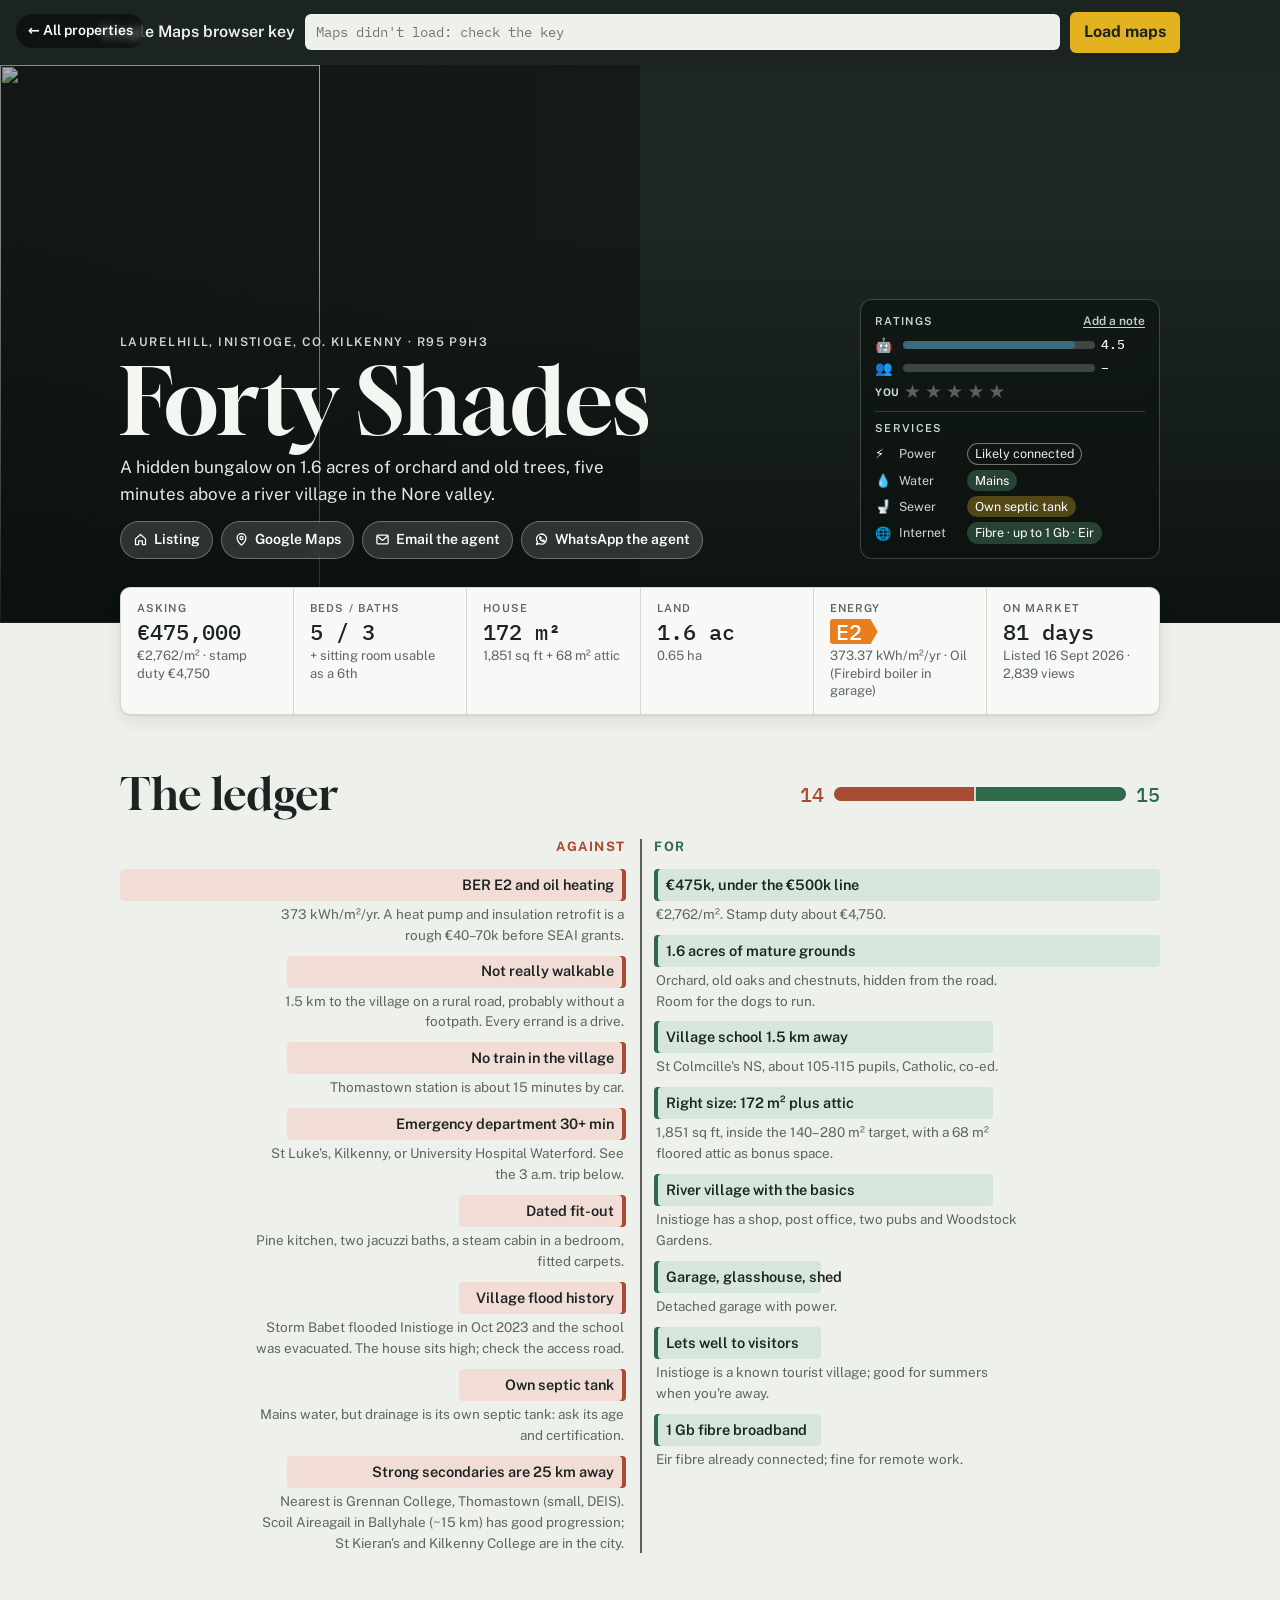
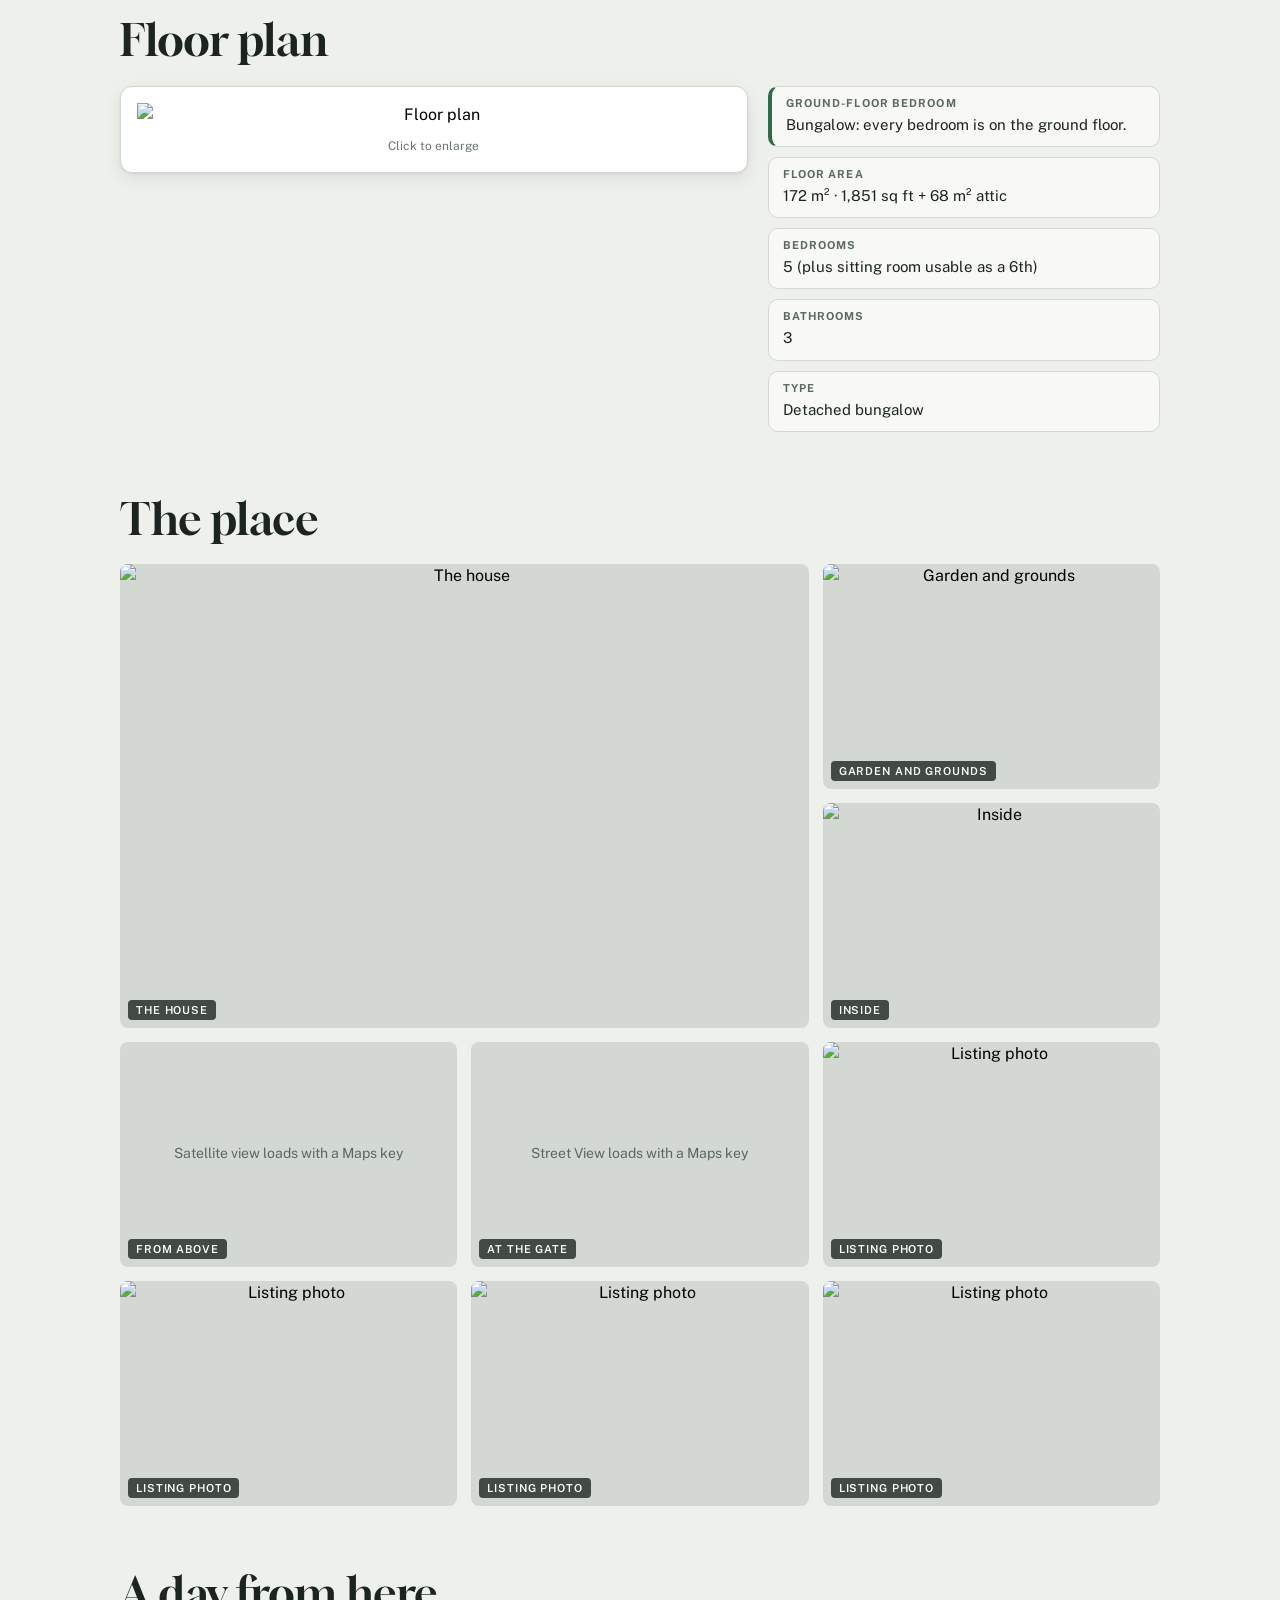
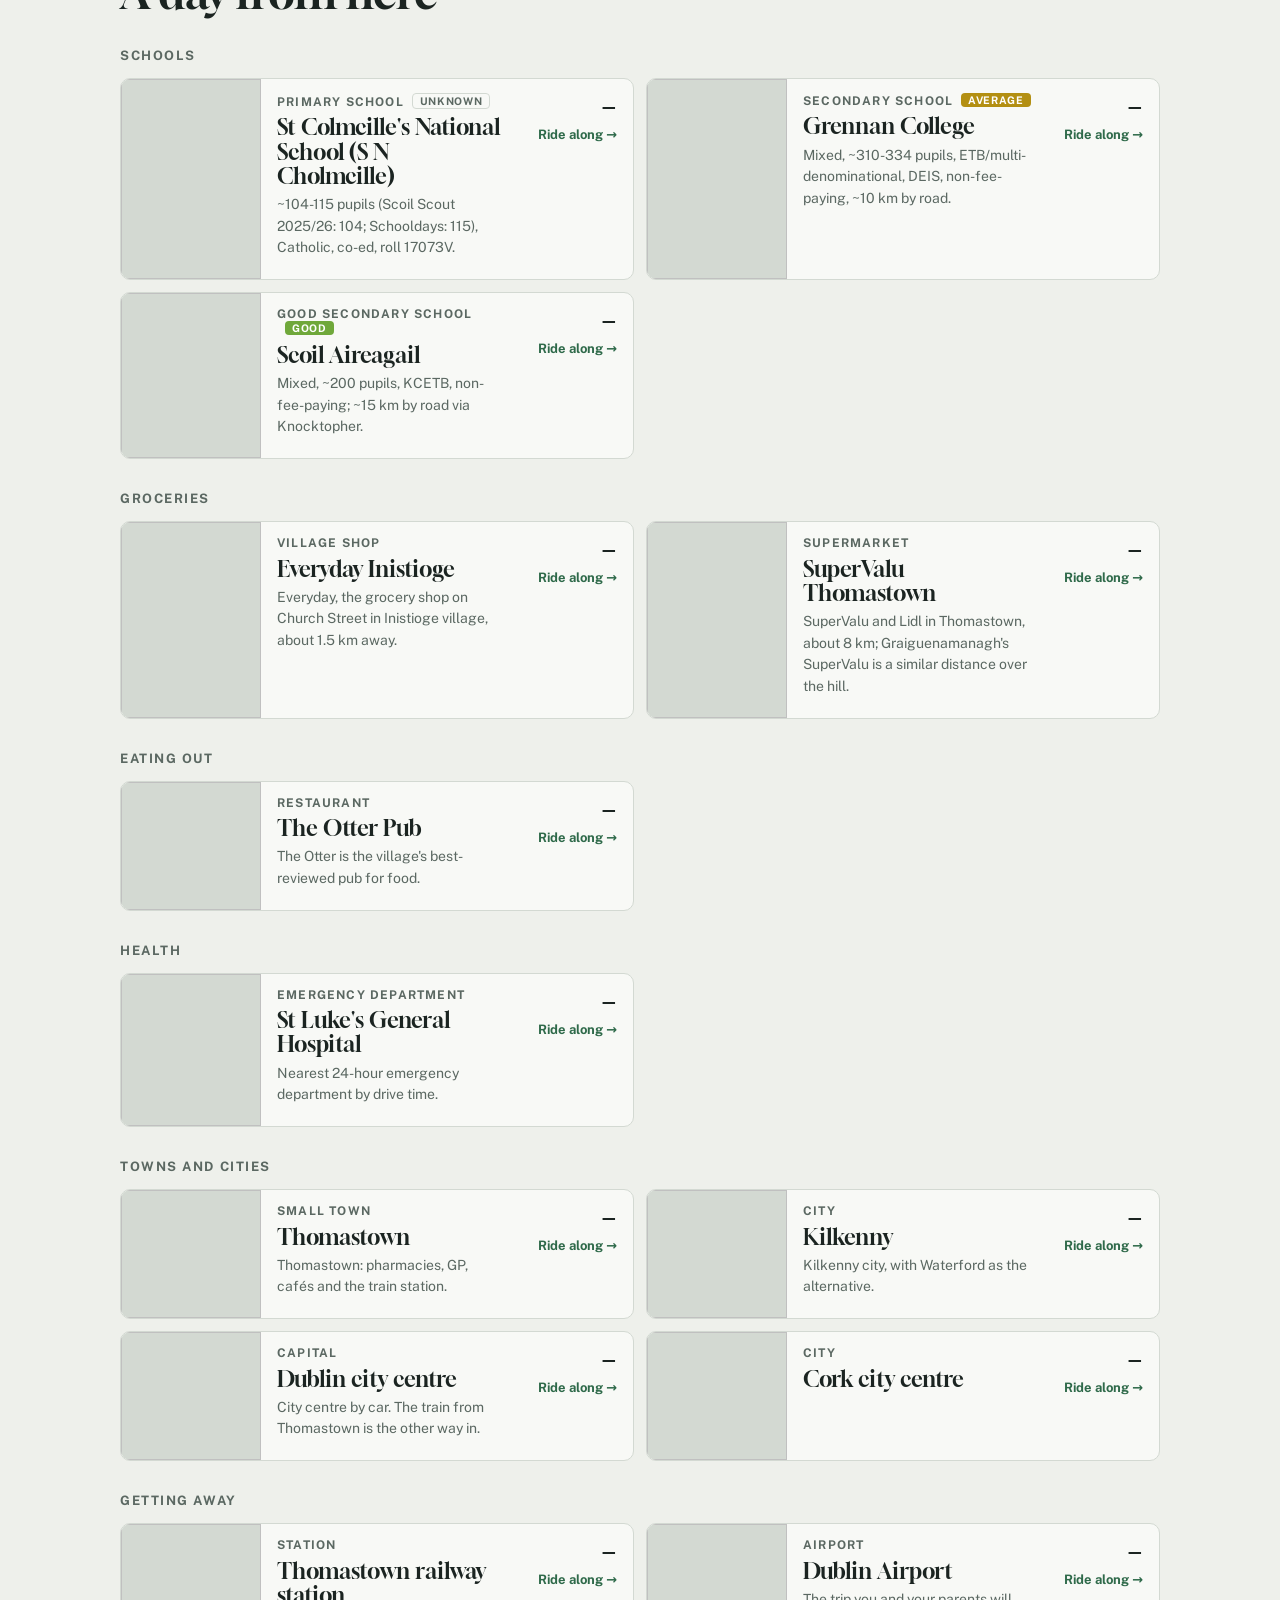
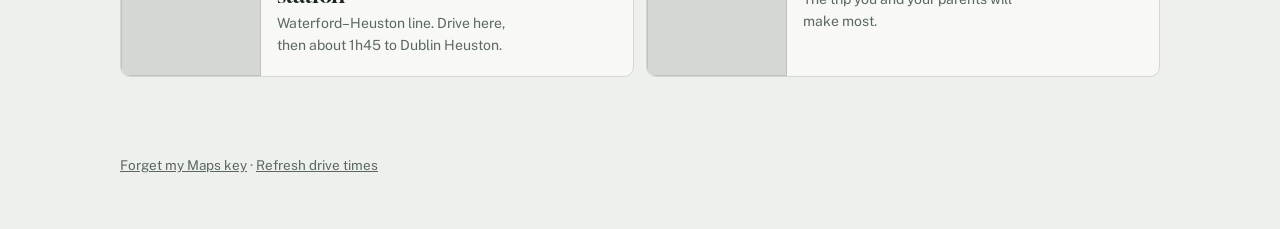
==== commit 3b490b2a: "Add a WhatsApp the agent link on house pages Shows a wa.me link in the hero (short intro message) an" ====
--- a/property.html
+++ b/property.html
@@ -11,7 +11,7 @@
 <link rel="preconnect" href="https://fonts.googleapis.com">
 <link rel="preconnect" href="https://fonts.gstatic.com" crossorigin>
 <link rel="stylesheet" href="https://fonts.googleapis.com/css2?family=Gloock&family=Public+Sans:ital,wght@0,400;0,500;0,600;0,700;1,400&family=IBM+Plex+Mono:wght@400;500&display=swap">
-<link rel="stylesheet" href="style.css?v=20261005151516">
+<link rel="stylesheet" href="style.css?v=20261027162846">
 </head>
 <body>
 
@@ -36,6 +36,7 @@
         <a id="listinglink" target="_blank" rel="noopener"><svg class="hl-ico" viewBox="0 0 24 24" aria-hidden="true"><path d="M4 11 12 4l8 7v9h-5v-6H9v6H4z"/></svg>Listing</a>
         <a id="gmapslink" target="_blank" rel="noopener"><svg class="hl-ico" viewBox="0 0 24 24" aria-hidden="true"><path d="M12 21s-7-6.2-7-11.5A7 7 0 0 1 19 9.5C19 14.8 12 21 12 21z"/><circle cx="12" cy="9.5" r="2.5"/></svg>Google Maps</a>
         <a id="maillink" href="#"><svg class="hl-ico" viewBox="0 0 24 24" aria-hidden="true"><rect x="3" y="5" width="18" height="14" rx="2"/><path d="m3.5 6.5 8.5 7 8.5-7"/></svg>Email the agent</a>
+        <a id="walink" target="_blank" rel="noopener" hidden><svg class="hl-ico" viewBox="0 0 24 24" aria-hidden="true"><path d="M20 11.5a8 8 0 0 1-11.8 7L4 20l1.5-4.1A8 8 0 1 1 20 11.5z"/><path d="M9 9.5c.3 2.3 2.2 4.2 4.5 4.5l1-1.3 2 .9-.4 1.6c-3.7.2-7.3-3.4-7.1-7.1L10.6 7.7l.9 2-1.3 1"/></svg>WhatsApp the agent</a>
       </div>
     </div>
     <aside class="hero-panel" aria-label="Ratings and services">
@@ -105,6 +106,7 @@
     <div class="md-actions">
       <a class="md-btn md-primary" id="md-gmail" target="_blank" rel="noopener">Open in Gmail</a>
       <a class="md-btn" id="md-mailto">Open mail app</a>
+      <a class="md-btn" id="md-whatsapp" target="_blank" rel="noopener" hidden>Send on WhatsApp</a>
       <a class="md-btn" id="md-listing" target="_blank" rel="noopener">Contact form on the listing</a>
     </div>
     <p class="md-hint">Edit the message here first if you like; the buttons send what's in the box.</p>
@@ -167,8 +169,8 @@
   </div>
 </dialog>
 
-<script src="config.js?v=20261005151516"></script>
-<script src="ratings.js?v=20261005151516"></script>
-<script src="app.js?v=20261005151516"></script>
+<script src="config.js?v=20261027162846"></script>
+<script src="ratings.js?v=20261027162846"></script>
+<script src="app.js?v=20261027162846"></script>
 </body>
 </html>
--- a/style.css
+++ b/style.css
@@ -681,3 +681,6 @@
 .idx-sec-new span { color: var(--gorse); }
 .pin.is-new::before { content: "NEW"; position: absolute; top: -8px; right: -8px; font: 800 8.5px/1 var(--f-body); letter-spacing: .05em; color: #1d1a0c; background: var(--gorse); border: 1px solid #fff; border-radius: 3px; padding: 2px 3px; pointer-events: none; }
 .pin.is-new.dot::before { top: -10px; right: -12px; }
+/* Unrated pins recede a little so your rated houses stand out */
+.pin.unrated { opacity: .82; box-shadow: 0 1px 3px rgba(0,0,0,.2); }
+.pin.unrated:hover, .pin.unrated.hot, .pin.unrated.is-new { opacity: 1; }
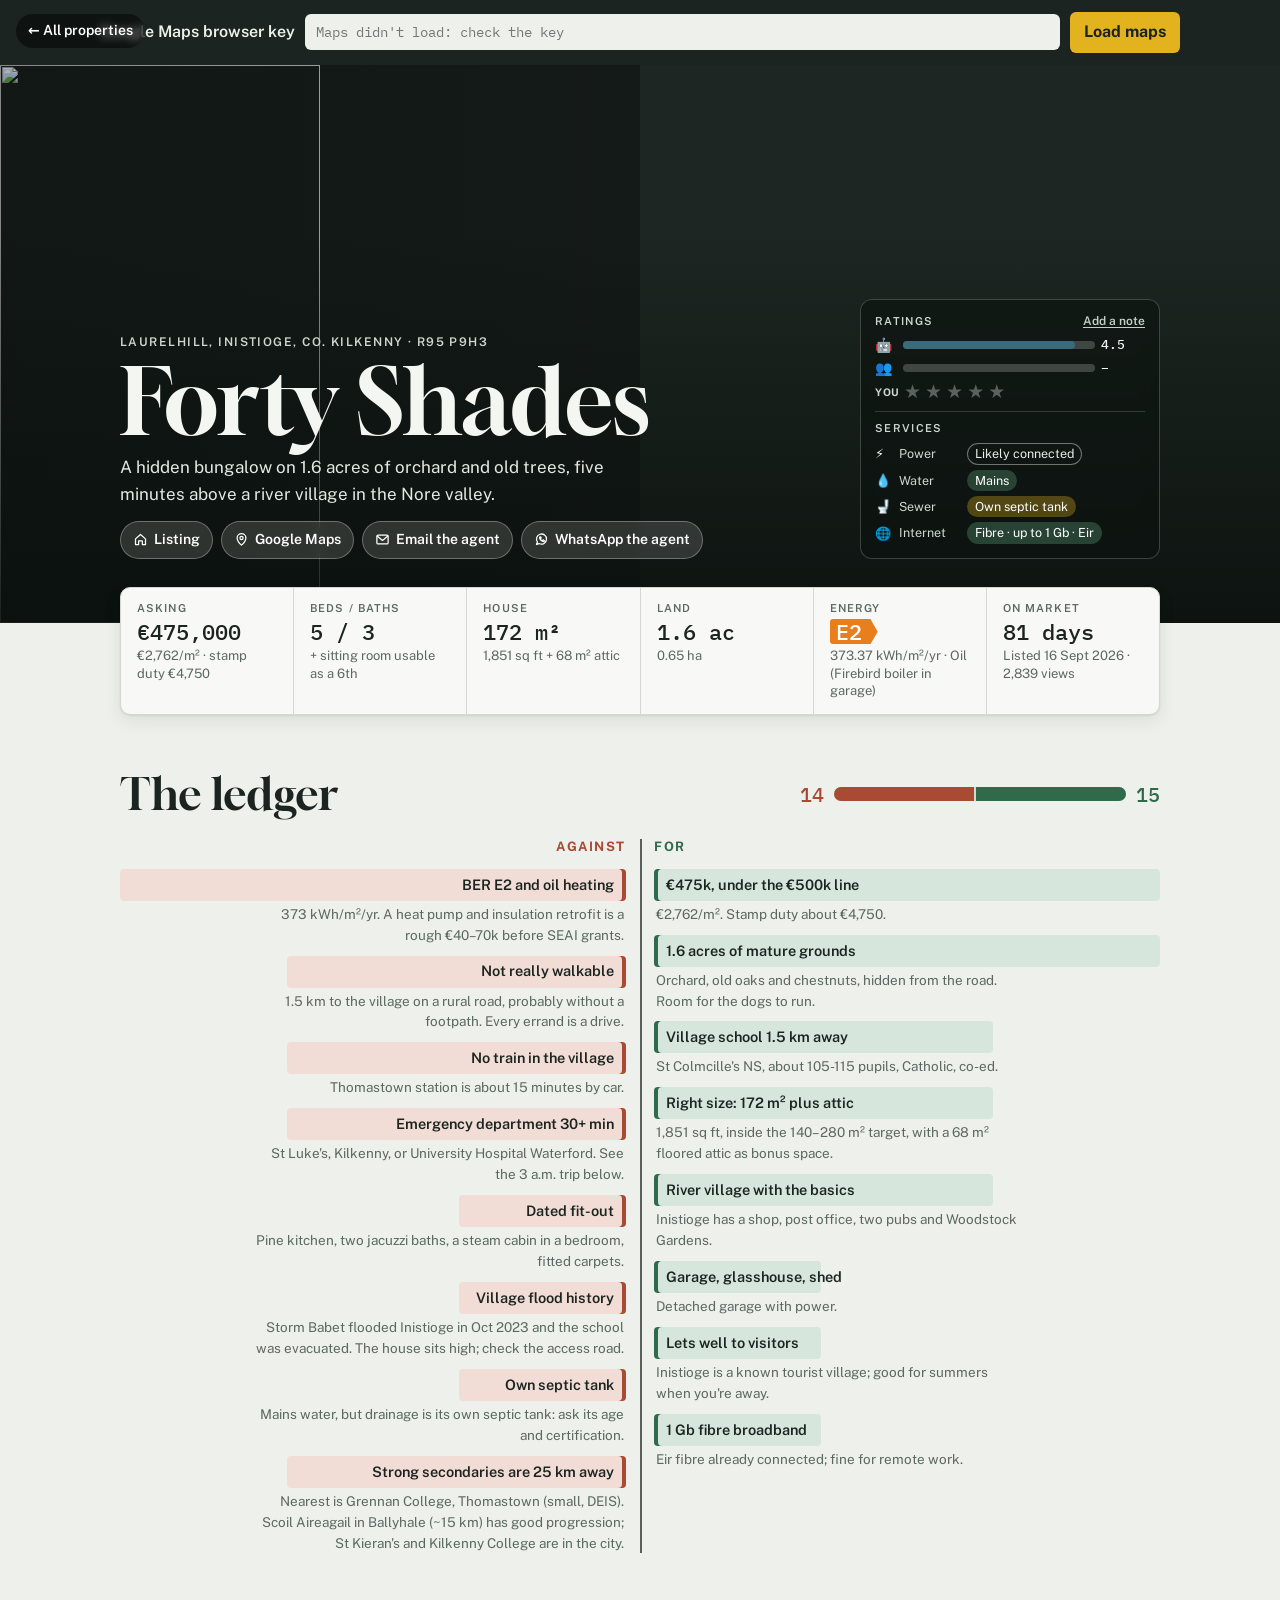
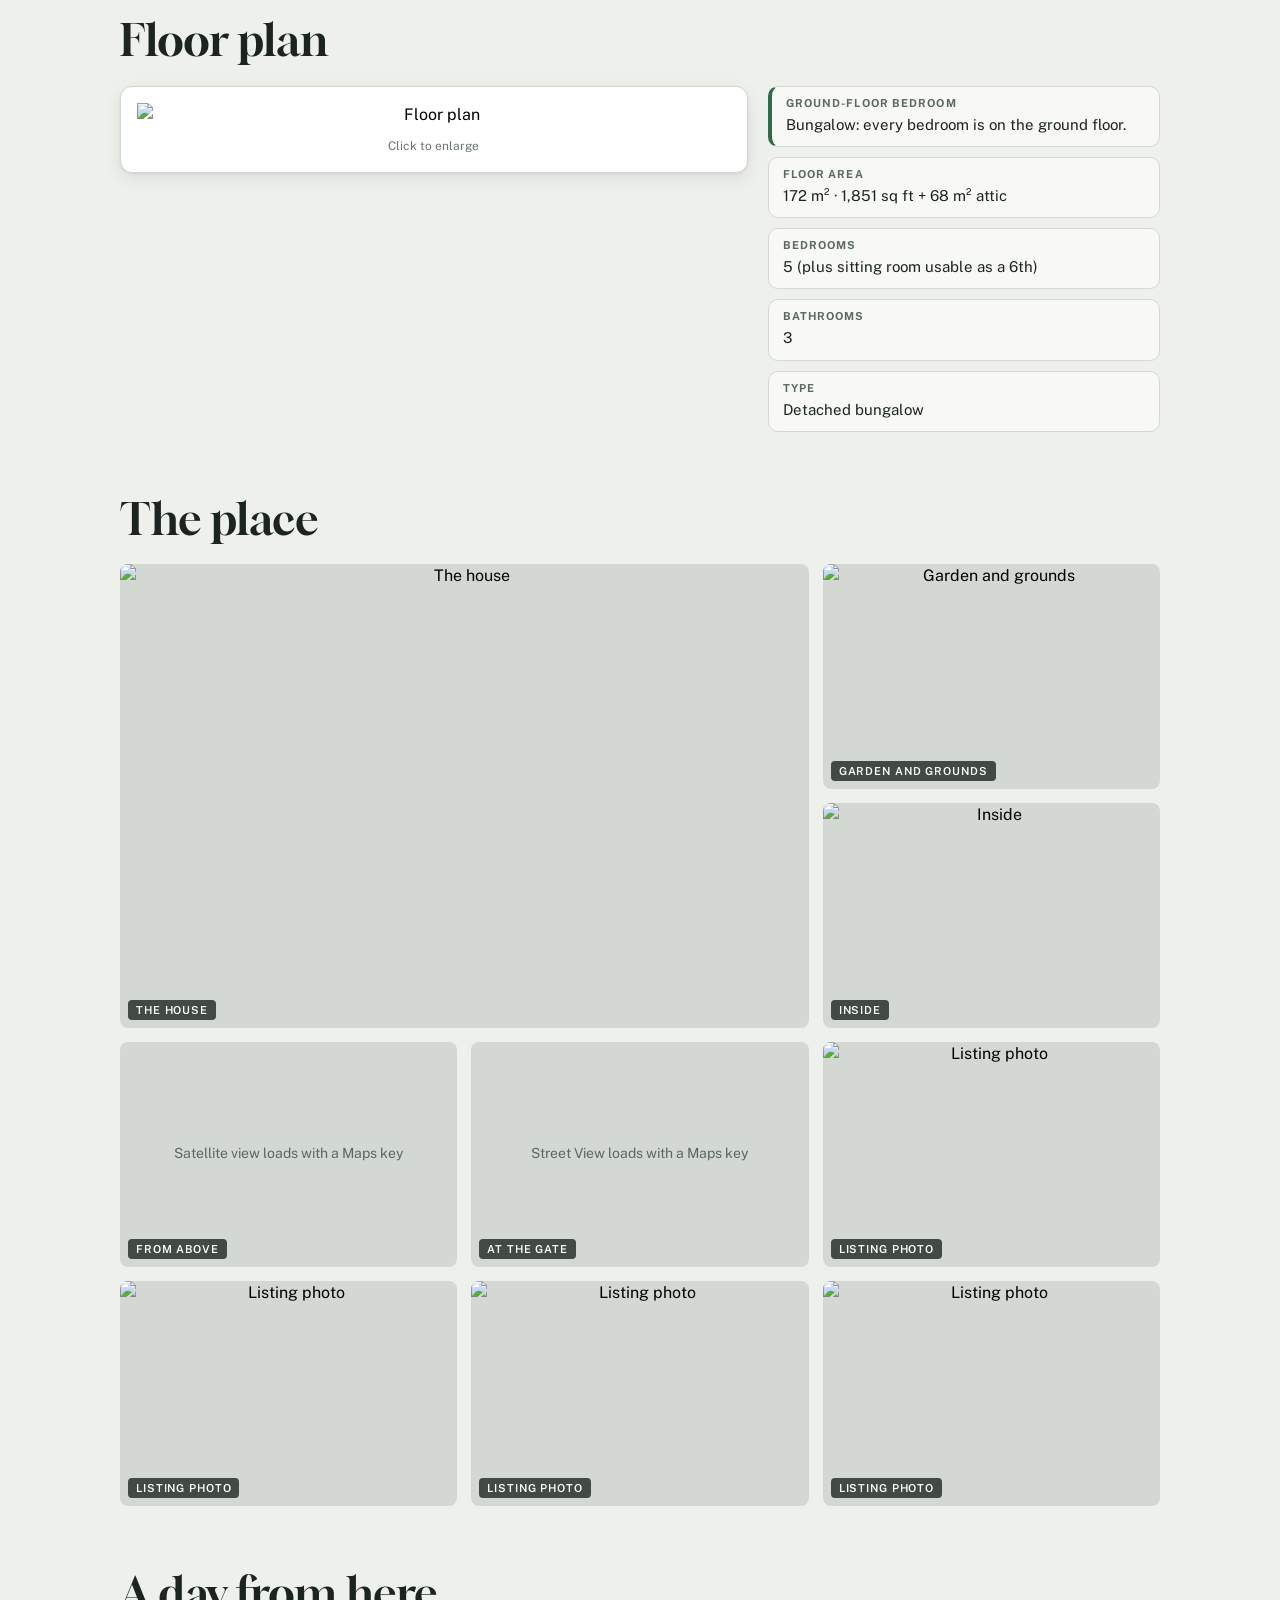
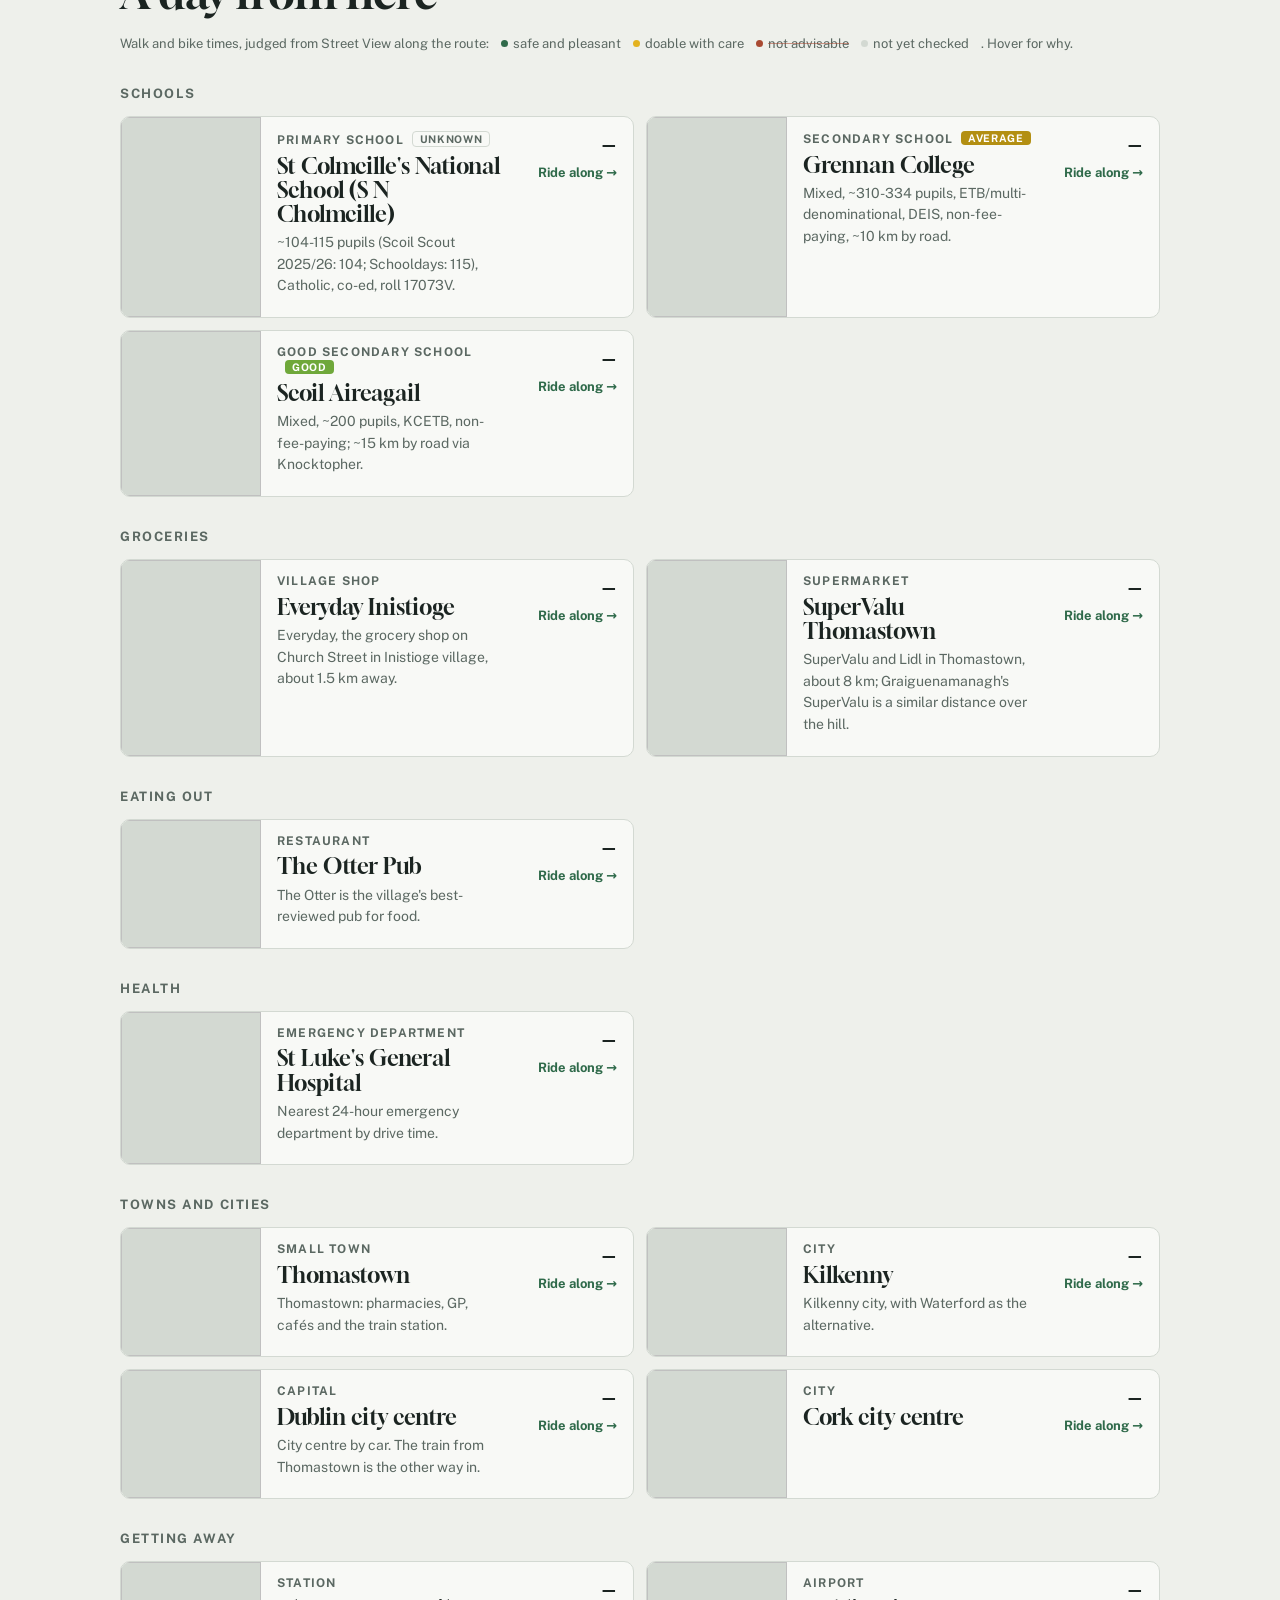
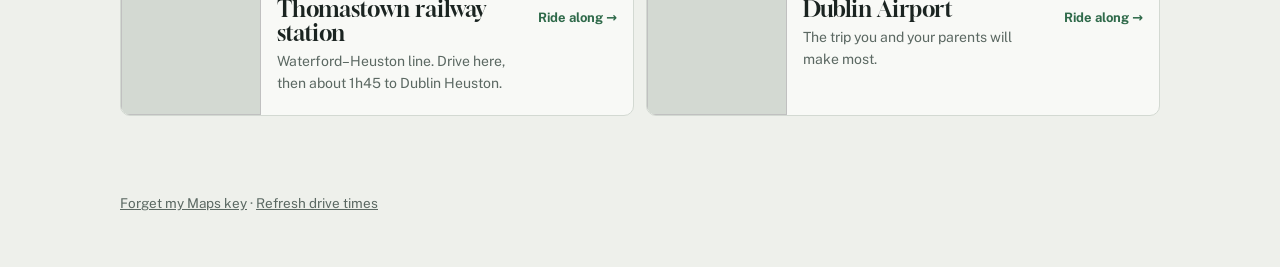
==== commit 10686b1a: "Show walking and cycling times on trip cards Times come live from the Routes API (walk for trips und" ====
--- a/property.html
+++ b/property.html
@@ -11,7 +11,7 @@
 <link rel="preconnect" href="https://fonts.googleapis.com">
 <link rel="preconnect" href="https://fonts.gstatic.com" crossorigin>
 <link rel="stylesheet" href="https://fonts.googleapis.com/css2?family=Gloock&family=Public+Sans:ital,wght@0,400;0,500;0,600;0,700;1,400&family=IBM+Plex+Mono:wght@400;500&display=swap">
-<link rel="stylesheet" href="style.css?v=20261027162846">
+<link rel="stylesheet" href="style.css?v=20261029160518">
 </head>
 <body>
 
@@ -76,6 +76,7 @@
 
   <section class="block" aria-labelledby="day-h">
     <div class="block-head"><h2 id="day-h">A day from here</h2></div>
+    <p class="act-legend">Walk and bike times, judged from Street View along the route: <span class="act act-good">safe and pleasant</span> <span class="act act-ok">doable with care</span> <span class="act act-poor">not advisable</span> <span class="act act-na">not yet checked</span>. Hover for why.</p>
     <div id="trips"></div>
   </section>
 
@@ -169,8 +170,8 @@
   </div>
 </dialog>
 
-<script src="config.js?v=20261027162846"></script>
-<script src="ratings.js?v=20261027162846"></script>
-<script src="app.js?v=20261027162846"></script>
+<script src="config.js?v=20261029160518"></script>
+<script src="ratings.js?v=20261029160518"></script>
+<script src="app.js?v=20261029160518"></script>
 </body>
 </html>
--- a/style.css
+++ b/style.css
@@ -150,9 +150,20 @@
 .mins { font: 500 26px/1 var(--f-mono); font-variant-numeric: tabular-nums; white-space: nowrap; }
 .mins small { font: 600 12px var(--f-body); color: var(--muted); margin-left: 3px; }
 .ride { font: 700 13px var(--f-body); color: var(--moss); white-space: nowrap; }
+.trip-active { display: flex; flex-direction: column; align-items: flex-end; gap: 2px; font: 500 12px/1.3 var(--f-body); }
+.trip-active:empty { display: none; }
+.act-legend { font-size: 13px; color: var(--muted); margin: -4px 0 14px; display: flex; flex-wrap: wrap; gap: 4px 12px; align-items: center; }
+.act-legend .act { cursor: default; }
+.act { white-space: nowrap; color: var(--muted); cursor: help; }
+.act::before { content: ""; display: inline-block; width: 7px; height: 7px; border-radius: 50%; margin-right: 5px; vertical-align: 1px; background: var(--line); }
+.act-good::before { background: var(--moss); }
+.act-ok::before { background: var(--gorse); }
+.act-poor::before { background: var(--rust); }
+.act-poor { text-decoration: line-through; text-decoration-color: color-mix(in srgb, var(--rust) 55%, transparent); }
 @media (max-width: 680px) {
   .trip-card { grid-template-columns: 110px 1fr; }
   .trip-go { grid-column: 1 / -1; flex-direction: row; justify-content: space-between; align-items: center; border-top: 1px solid var(--line); padding: 10px 16px; }
+  .trip-active { flex-direction: row; gap: 10px; }
 }
 
 /* Irish road sign chip: green national sign, white text, distance in km */
